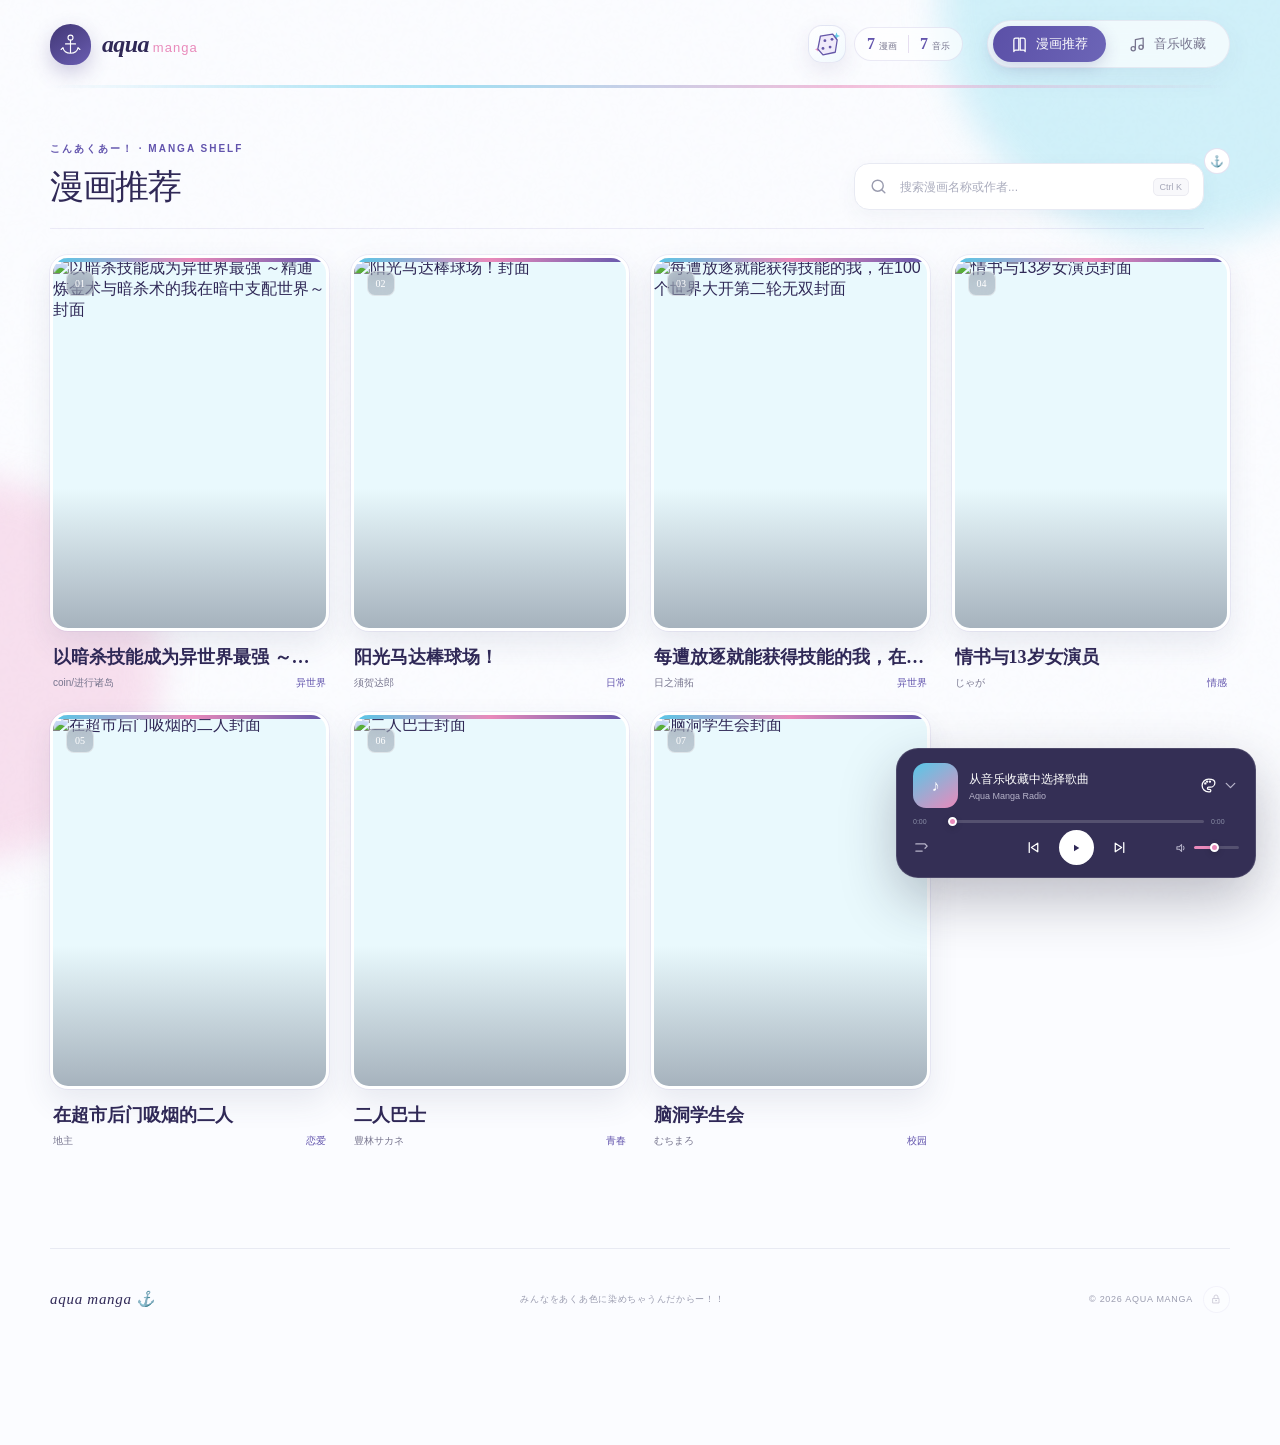
==== index.html @ 9d73ccaa "Add files via upload" ====
<!doctype html>
<html lang="zh-CN">
  <head>
    <meta charset="UTF-8" />
    <meta name="viewport" content="width=device-width, initial-scale=1.0" />
    <meta
      name="description"
      content="Aqua Manga - 一个分享漫画与音乐收藏的蓝粉色个人空间。"
    />
    <meta name="theme-color" content="#f7f9ff" />
    <title>Aqua Manga</title>
    <link rel="stylesheet" href="styles.css" />
  </head>
  <body>
    <div class="ambient ambient-one"></div>
    <div class="ambient ambient-two"></div>

    <header class="site-header">
      <a class="brand" href="#" aria-label="Aqua Manga 首页">
        <span class="brand-mark" aria-hidden="true">
          <svg viewBox="0 0 40 40">
            <circle cx="20" cy="9" r="4" />
            <path d="M20 13v20M12 19h16M8 25c1 6 5 9 12 9s11-3 12-9M8 25l-3 3M32 25l3 3" />
          </svg>
        </span>
        <span>
          <strong>aqua</strong>
          <small>manga</small>
        </span>
      </a>

      <div class="collection-tools">
        <button class="random-dice-button" id="randomMangaButton" type="button" aria-label="随机推荐一部漫画" title="随机推荐">
          <svg viewBox="0 0 48 48" aria-hidden="true">
            <path class="dice-spark dice-spark-one" d="m38 5 1.4 4.1L43.5 11l-4.1 1.5L38 17l-1.5-4.5L32.5 11l4-1.9L38 5Z" />
            <path class="dice-spark dice-spark-two" d="m8 29 .9 2.6 2.6.9-2.6.9L8 35l-.9-2.6-2.6-.9 2.6-.9L8 29Z" />
            <path class="dice-cube" d="m13 11 19-3 7 9-3 19-19 4-8-9 4-20Z" />
            <circle cx="20" cy="18" r="2.2" />
            <circle cx="31" cy="16" r="2.2" />
            <circle cx="17" cy="30" r="2.2" />
            <circle cx="28" cy="28" r="2.2" />
          </svg>
        </button>
        <div class="collection-counts" aria-label="收藏数量">
          <div><strong id="mangaCount">0</strong><span>漫画</span></div>
          <i></i>
          <div><strong id="musicCount">0</strong><span>音乐</span></div>
        </div>
      </div>

      <nav class="main-nav" aria-label="主要导航">
        <button class="nav-button active" data-view="manga" type="button">
          <svg viewBox="0 0 24 24" aria-hidden="true">
            <path d="M4 5.5A2.5 2.5 0 0 1 6.5 3H11v17H6.5A2.5 2.5 0 0 0 4 22V5.5Z" />
            <path d="M20 5.5A2.5 2.5 0 0 0 17.5 3H13v17h4.5A2.5 2.5 0 0 1 20 22V5.5Z" />
          </svg>
          漫画推荐
        </button>
        <button class="nav-button" data-view="music" type="button">
          <svg viewBox="0 0 24 24" aria-hidden="true">
            <path d="M9 18V5l11-2v13" />
            <circle cx="6" cy="18" r="3" />
            <circle cx="17" cy="16" r="3" />
          </svg>
          音乐收藏
        </button>
      </nav>

      <button class="manage-button" id="openManager" type="button" hidden>
        <svg viewBox="0 0 24 24" aria-hidden="true">
          <path d="M12 5v14M5 12h14" />
        </svg>
        添加收藏
      </button>
    </header>

    <main>
      <section class="content-shell" id="mangaView">
        <div class="section-heading">
          <div>
            <p class="section-kicker">こんあくあー！ · MANGA SHELF</p>
            <h2>漫画推荐</h2>
          </div>
          <label class="search-box">
            <svg viewBox="0 0 24 24" aria-hidden="true">
              <circle cx="11" cy="11" r="7" />
              <path d="m20 20-4-4" />
            </svg>
            <input id="mangaSearch" type="search" placeholder="搜索漫画名称或作者..." />
            <kbd>⌘ K</kbd>
          </label>
        </div>

        <div class="manga-grid" id="mangaGrid"></div>
        <div class="empty-state" id="mangaEmpty" hidden>
          <span>水</span>
          <h3>没有找到相关漫画</h3>
          <p>换个关键词试试，或添加一本新的收藏。</p>
        </div>
      </section>

      <section class="content-shell" id="musicView" hidden>
        <div class="section-heading">
          <div>
            <p class="section-kicker">AQUA COLOR · MUSIC ROOM</p>
            <h2>音乐收藏</h2>
          </div>
          <label class="search-box">
            <svg viewBox="0 0 24 24" aria-hidden="true">
              <circle cx="11" cy="11" r="7" />
              <path d="m20 20-4-4" />
            </svg>
            <input id="musicSearch" type="search" placeholder="搜索歌曲或音乐人..." />
          </label>
        </div>

        <div class="music-intro">
          <div class="vinyl">
            <div class="vinyl-ring"><span></span></div>
          </div>
          <div>
            <p>あくあ色の音楽時間</p>
            <h3>物語といっしょに、音楽を。</h3>
            <span>点击任意歌曲，在右下角播放器中开始播放。</span>
          </div>
          <button id="playAll" type="button">
            <svg viewBox="0 0 24 24"><path d="m9 7 8 5-8 5V7Z" /></svg>
            播放全部
          </button>
        </div>

        <div class="music-list-header" aria-hidden="true">
          <span>#</span><span>歌曲</span><span>专辑 / 备注</span><span>时长</span><span></span>
        </div>
        <div class="music-list" id="musicList"></div>
        <div class="empty-state" id="musicEmpty" hidden>
          <span>音</span>
          <h3>音乐架还是空的</h3>
          <p>打开“添加收藏”，上传你喜欢的音乐。</p>
        </div>
      </section>
    </main>

    <footer>
      <div class="footer-brand">aqua manga <span>⚓</span></div>
      <p>みんなをあくあ色に染めちゃうんだからー！！</p>
      <div class="footer-end">
        <span>© <span id="currentYear"></span> AQUA MANGA</span>
        <button class="secret-entry" id="openSecretGate" type="button" aria-label="隐藏入口" title="Secret">
          <svg viewBox="0 0 24 24"><path d="M8 11V8a4 4 0 0 1 8 0v3M6 11h12v9H6z" /><circle cx="12" cy="15" r="1" /></svg>
        </button>
      </div>
    </footer>

    <aside class="player" id="player" aria-label="音乐播放器">
      <div class="player-track">
        <div class="player-cover" id="playerCover"><span>♪</span></div>
        <div class="player-meta">
          <strong id="playerTitle">从音乐收藏中选择歌曲</strong>
          <span id="playerArtist">Aqua Manga Radio</span>
        </div>
        <div class="player-actions">
          <button class="icon-button" id="playerThemeToggle" type="button" title="播放器外观">
            <svg viewBox="0 0 24 24">
              <path d="M12 3a9 9 0 1 0 0 18h1.5a1.8 1.8 0 0 0 0-3.6H12a1.5 1.5 0 0 1 0-3h2.5A6.5 6.5 0 0 0 21 8c0-3-4-5-9-5Z" />
              <circle cx="7.5" cy="9" r=".8" /><circle cx="10" cy="6.5" r=".8" /><circle cx="14" cy="6.5" r=".8" />
            </svg>
          </button>
          <button class="icon-button close-player" id="minimizePlayer" type="button" title="收起播放器">
            <svg viewBox="0 0 24 24"><path d="m6 9 6 6 6-6" /></svg>
          </button>
        </div>
      </div>
      <div class="player-theme-menu" id="playerThemeMenu" hidden>
        <button data-player-theme="navy" type="button"><i class="theme-dot navy"></i>深海蓝</button>
        <button data-player-theme="aqua" type="button"><i class="theme-dot aqua"></i>阿库娅色</button>
        <button data-player-theme="pink" type="button"><i class="theme-dot pink"></i>粉紫渐变</button>
        <button data-player-theme="glass" type="button"><i class="theme-dot glass"></i>毛玻璃</button>
      </div>
      <div class="player-progress">
        <span id="currentTime">0:00</span>
        <input id="seekBar" type="range" min="0" max="100" value="0" aria-label="播放进度" />
        <span id="duration">0:00</span>
      </div>
      <div class="player-controls">
        <button class="icon-button" id="playMode" type="button" title="顺序播放">
          <svg class="mode-sequence" viewBox="0 0 24 24">
            <path d="M4 7h13l3 3-3 3M4 17h9" />
          </svg>
        </button>
        <div class="center-controls">
          <button class="icon-button" id="prevTrack" type="button" title="上一首">
            <svg viewBox="0 0 24 24"><path d="M6 5v14M18 6l-9 6 9 6V6Z" /></svg>
          </button>
          <button class="play-button" id="togglePlay" type="button" title="播放">
            <svg class="play-icon" viewBox="0 0 24 24"><path d="m9 7 8 5-8 5V7Z" /></svg>
            <svg class="pause-icon" viewBox="0 0 24 24"><path d="M9 7v10M15 7v10" /></svg>
          </button>
          <button class="icon-button" id="nextTrack" type="button" title="下一首">
            <svg viewBox="0 0 24 24"><path d="M18 5v14M6 6l9 6-9 6V6Z" /></svg>
          </button>
        </div>
        <label class="volume-control" title="音量">
          <svg viewBox="0 0 24 24"><path d="M5 10v4h4l4 4V6L9 10H5ZM16 9c1.5 1.5 1.5 4.5 0 6" /></svg>
          <input id="volumeBar" type="range" min="0" max="1" step="0.05" value="0.45" aria-label="音量" />
        </label>
      </div>
    </aside>

    <button class="player-bubble" id="restorePlayer" type="button" hidden aria-label="展开播放器">
      <span>♪</span>
    </button>

    <dialog class="detail-dialog" id="mangaDialog">
      <button class="dialog-close" data-close-dialog type="button" aria-label="关闭">
        <svg viewBox="0 0 24 24"><path d="m6 6 12 12M18 6 6 18" /></svg>
      </button>
      <div id="mangaDetail"></div>
    </dialog>

    <dialog class="edit-dialog" id="editMangaDialog">
      <div class="edit-dialog-header">
        <div>
          <p class="section-kicker">EDIT MANGA PROFILE</p>
          <h2>修改漫画资料</h2>
          <span>现有封面和截图会完整保留</span>
        </div>
        <button class="dialog-close" data-close-edit type="button" aria-label="关闭">
          <svg viewBox="0 0 24 24"><path d="m6 6 12 12M18 6 6 18" /></svg>
        </button>
      </div>
      <form class="edit-form" id="editMangaForm">
        <input name="id" type="hidden" />
        <div class="form-grid">
          <label>
            <span>漫画名称 *</span>
            <input name="title" required />
          </label>
          <label>
            <span>作者 *</span>
            <input name="author" required />
          </label>
          <label>
            <span>类型</span>
            <input name="genre" />
          </label>
          <label>
            <span>推荐语</span>
            <input name="quote" />
          </label>
          <label class="full-field">
            <span>作品简介 *</span>
            <textarea name="description" required rows="8"></textarea>
          </label>
        </div>
        <div class="edit-preserve-note">
          <svg viewBox="0 0 24 24"><path d="M12 3 4 7v5c0 5 3.4 8 8 9 4.6-1 8-4 8-9V7l-8-4Z" /><path d="m9 12 2 2 4-4" /></svg>
          本次只修改文字资料，不会重新上传或替换图片。
        </div>
        <button class="submit-button" type="submit">
          <span>保存修改</span>
          <svg viewBox="0 0 24 24"><path d="M5 12.5 9.5 17 19 7.5" /></svg>
        </button>
      </form>
    </dialog>

    <dialog class="secret-gate-dialog" id="secretGateDialog">
      <button class="dialog-close" data-close-secret-gate type="button" aria-label="关闭">
        <svg viewBox="0 0 24 24"><path d="m6 6 12 12M18 6 6 18" /></svg>
      </button>
      <form id="secretGateForm">
        <span class="secret-gate-mark">✦</span>
        <p class="section-kicker">SECRET CURRENT</p>
        <h2>潮汐之下</h2>
        <p>输入隐藏口令，前往另一侧的收藏室。</p>
        <label>
          <span>口令</span>
          <input name="password" type="password" autocomplete="off" required placeholder="••••" />
        </label>
        <p class="secret-gate-error" id="secretGateError" hidden>口令不正确</p>
        <button class="submit-button" type="submit">
          <span>进入隐藏页面</span>
          <svg viewBox="0 0 24 24"><path d="m9 18 6-6-6-6" /></svg>
        </button>
      </form>
    </dialog>

    <dialog class="manager-dialog" id="managerDialog">
      <div class="manager-header">
        <div>
          <p class="section-kicker">AQUA CREW STUDIO</p>
          <h2>添加新收藏</h2>
          <span>文件只保存在当前浏览器中</span>
        </div>
        <button class="dialog-close" data-close-manager type="button" aria-label="关闭">
          <svg viewBox="0 0 24 24"><path d="m6 6 12 12M18 6 6 18" /></svg>
        </button>
      </div>

      <div class="manager-tabs">
        <button class="active" data-form="manga" type="button">添加漫画</button>
        <button data-form="music" type="button">上传音乐</button>
        <button data-form="library" type="button">管理收藏</button>
        <button data-form="publish" type="button">生成发布包</button>
      </div>

      <form class="upload-form" id="mangaForm">
        <div class="form-grid">
          <label>
            <span>漫画名称 *</span>
            <input name="title" required placeholder="例如：蓝色时期" />
          </label>
          <label>
            <span>作者 *</span>
            <input name="author" required placeholder="作者名称" />
          </label>
          <label>
            <span>类型</span>
            <input name="genre" placeholder="例如：青春 / 治愈" />
          </label>
          <label>
            <span>推荐语</span>
            <input name="quote" placeholder="一句话写下推荐理由" />
          </label>
          <label class="full-field">
            <span>作品简介 *</span>
            <textarea name="description" required rows="5" placeholder="介绍一下这部漫画打动你的地方..."></textarea>
          </label>
          <label class="full-field">
            <span>腾讯云 COS 图片网址（推荐用于长期发布）</span>
            <textarea
              name="imageUrls"
              rows="4"
              placeholder="每行一个公开网址，第一行作为封面&#10;https://存储桶域名.cos.ap-hongkong.myqcloud.com/manga/example-cover.webp"
            ></textarea>
            <small>已经上传到腾讯云 COS 时填写；可与下方本地图片二选一。</small>
          </label>
        </div>
        <label class="drop-zone" id="mangaDropZone">
          <input name="images" type="file" accept="image/*" multiple />
          <svg viewBox="0 0 24 24">
            <path d="M12 16V4m0 0L7 9m5-5 5 5M5 14v5h14v-5" />
          </svg>
          <strong>上传封面与漫画截图</strong>
          <span>可多选，第一张图片将作为封面</span>
          <small id="mangaFileStatus">支持 JPG、PNG、WEBP</small>
        </label>
        <button class="submit-button" type="submit">
          <span>保存漫画收藏</span>
          <svg viewBox="0 0 24 24"><path d="m9 18 6-6-6-6" /></svg>
        </button>
      </form>

      <form class="upload-form" id="musicForm" hidden>
        <div class="form-grid">
          <label>
            <span>歌曲名称 *</span>
            <input name="title" required placeholder="歌曲名称" />
          </label>
          <label>
            <span>音乐人 *</span>
            <input name="artist" required placeholder="歌手 / 作曲家" />
          </label>
          <label>
            <span>专辑或备注</span>
            <input name="album" placeholder="适合雨天阅读" />
          </label>
          <label>
            <span>封面图片</span>
            <input name="cover" type="file" accept="image/*" />
          </label>
          <label>
            <span>腾讯云 COS 音乐公开网址</span>
            <input name="audioUrl" type="url" placeholder="https://存储桶域名.cos.ap-hongkong.myqcloud.com/music/example.mp3" />
          </label>
          <label>
            <span>腾讯云 COS 封面公开网址</span>
            <input name="coverUrl" type="url" placeholder="https://存储桶域名.cos.ap-hongkong.myqcloud.com/music/example.webp" />
          </label>
        </div>
        <label class="drop-zone">
          <input name="audio" type="file" accept="audio/*" />
          <svg viewBox="0 0 24 24">
            <path d="M9 18V5l11-2v13M9 9l11-2" />
            <circle cx="6" cy="18" r="3" />
            <circle cx="17" cy="16" r="3" />
          </svg>
          <strong>选择音乐文件</strong>
          <span>本地文件与上方腾讯云 COS 音乐网址二选一</span>
          <small id="musicFileStatus">支持 MP3、WAV、OGG、M4A</small>
        </label>
        <button class="submit-button" type="submit">
          <span>保存音乐收藏</span>
          <svg viewBox="0 0 24 24"><path d="m9 18 6-6-6-6" /></svg>
        </button>
      </form>

      <div class="library-manager" id="libraryManager" hidden>
        <p>你可以在这里移除漫画和音乐；示例收藏删除后也会保持隐藏。</p>
        <div id="managerItems"></div>
      </div>

      <div class="publish-panel" id="publishPanel" hidden>
        <div class="publish-icon" aria-hidden="true">
          <svg viewBox="0 0 24 24">
            <path d="M12 16V4m0 0L7 9m5-5 5 5M5 14v5h14v-5" />
          </svg>
        </div>
        <p class="section-kicker">STATIC RELEASE</p>
        <h3>生成 GitHub 发布包</h3>
        <p>
          发布包包含公开数据和本次新增的图片、音乐。下载后解压到网站仓库，
          覆盖同名文件并提交到 GitHub。
        </p>
        <div class="publish-summary">
          <div><strong id="publishMangaCount">0</strong><span>部漫画</span></div>
          <div><strong id="publishMusicCount">0</strong><span>首音乐</span></div>
          <div><strong id="publishFileSize">0 MB</strong><span>新增文件</span></div>
        </div>
        <button class="submit-button" id="exportPackage" type="button">
          <span>下载 aqua-manga-publish.zip</span>
          <svg viewBox="0 0 24 24"><path d="M12 4v12m0 0 5-5m-5 5-5-5M5 20h14" /></svg>
        </button>
        <p class="publish-error" id="publishError" hidden></p>
        <small class="publish-note">
          GitHub 单个文件限制为 100 MB。较大的音乐请先压缩，或以后改用对象存储。
        </small>
      </div>
    </dialog>

    <div class="random-roll-overlay" id="randomRollOverlay" hidden aria-hidden="true">
      <div class="random-roll-aura"></div>
      <div class="random-roll-die">
        <span></span><span></span><span></span><span></span><span></span>
      </div>
      <p>運命の一冊を選んでいます</p>
      <small>RANDOM AQUA PICK</small>
    </div>

    <div class="toast" id="toast" role="status" aria-live="polite"></div>
    <audio id="audioElement"></audio>

    <script src="app.js"></script>
  </body>
</html>
---- styles.css ----
:root {
  --ink: #302957;
  --muted: #77758e;
  --blue: #56c8e8;
  --blue-deep: #6254ad;
  --blue-soft: #e9f9fd;
  --pink: #e98abb;
  --pink-soft: #fdeaf4;
  --cream: #fffdfb;
  --white: #ffffff;
  --line: #e8eaf3;
  --shadow: 0 22px 60px rgba(63, 75, 122, 0.12);
  --radius-lg: 28px;
  --radius-md: 18px;
}

* {
  box-sizing: border-box;
}

html {
  scroll-behavior: smooth;
}

body {
  margin: 0;
  color: var(--ink);
  background: #fbfcff;
  font-family:
    "Avenir Next", "PingFang SC", "Microsoft YaHei", "Noto Sans CJK SC",
    sans-serif;
  min-height: 100vh;
  overflow-x: hidden;
}

body::before {
  content: "";
  position: fixed;
  inset: 0;
  pointer-events: none;
  opacity: 0.38;
  z-index: -1;
  background-image: url("data:image/svg+xml,%3Csvg viewBox='0 0 140 140' xmlns='http://www.w3.org/2000/svg'%3E%3Cfilter id='n'%3E%3CfeTurbulence type='fractalNoise' baseFrequency='.7' numOctaves='2' stitchTiles='stitch'/%3E%3C/filter%3E%3Crect width='100%25' height='100%25' filter='url(%23n)' opacity='.035'/%3E%3C/svg%3E");
}

button,
input,
textarea {
  font: inherit;
}

button {
  color: inherit;
}

button,
a,
input[type="range"] {
  -webkit-tap-highlight-color: transparent;
}

[hidden] {
  display: none !important;
}

svg {
  display: block;
  fill: none;
  stroke: currentColor;
  stroke-width: 1.8;
  stroke-linecap: round;
  stroke-linejoin: round;
}

.ambient {
  position: fixed;
  border-radius: 999px;
  filter: blur(18px);
  pointer-events: none;
  z-index: -2;
}

.ambient-one {
  width: 480px;
  height: 480px;
  top: -240px;
  right: -140px;
  background: rgba(111, 211, 235, 0.3);
}

.ambient-two {
  width: 380px;
  height: 380px;
  left: -220px;
  top: 480px;
  background: rgba(241, 166, 204, 0.34);
}

.site-header {
  width: min(1180px, calc(100% - 48px));
  min-height: 88px;
  margin: 0 auto;
  display: grid;
  grid-template-columns: 1fr auto auto auto;
  align-items: center;
  gap: 24px;
  position: relative;
  z-index: 20;
}

.site-header::after {
  content: "";
  position: absolute;
  left: 0;
  right: 0;
  bottom: 0;
  height: 3px;
  opacity: 0.55;
  background: linear-gradient(90deg, transparent, var(--blue), var(--pink), transparent);
}

body:not(.manage-mode) .site-header {
  grid-template-columns: 1fr auto auto;
}

.brand {
  display: inline-flex;
  align-items: center;
  gap: 11px;
  width: max-content;
  color: var(--ink);
  text-decoration: none;
}

.brand-mark {
  width: 41px;
  height: 41px;
  border-radius: 50% 50% 18px 18px;
  display: grid;
  place-items: center;
  color: white;
  background: linear-gradient(145deg, #413775, #6a5db2);
  box-shadow: 0 8px 20px rgba(75, 61, 135, 0.25);
}

.brand-mark svg {
  width: 25px;
}

.brand > span:last-child {
  display: flex;
  align-items: baseline;
  gap: 4px;
  letter-spacing: -0.04em;
}

.brand strong {
  font-family: Georgia, "Times New Roman", serif;
  font-size: 24px;
  font-style: italic;
  font-weight: 700;
}

.brand small {
  color: var(--pink);
  font-size: 13px;
  letter-spacing: 0.08em;
}

.collection-counts {
  display: flex;
  align-items: center;
  gap: 11px;
  padding: 7px 12px;
  color: var(--muted);
  border: 1px solid rgba(98, 84, 173, 0.12);
  border-radius: 999px;
  background: rgba(255, 255, 255, 0.62);
  font-size: 9px;
  backdrop-filter: blur(12px);
}

.collection-tools {
  display: flex;
  align-items: center;
  gap: 8px;
}

.random-dice-button {
  width: 38px;
  height: 38px;
  flex: 0 0 auto;
  display: grid;
  place-items: center;
  padding: 0;
  color: #6557a8;
  border: 1px solid rgba(98, 84, 173, 0.13);
  border-radius: 14px;
  background:
    linear-gradient(145deg, rgba(255, 255, 255, 0.92), rgba(239, 248, 253, 0.84));
  box-shadow: 0 8px 22px rgba(74, 62, 128, 0.1);
  cursor: pointer;
  backdrop-filter: blur(12px);
  transition: transform 180ms ease, box-shadow 180ms ease, color 180ms ease;
}

.random-dice-button:hover {
  color: #d56eaa;
  transform: translateY(-2px) rotate(-3deg);
  box-shadow: 0 11px 25px rgba(95, 76, 157, 0.17);
}

.random-dice-button:active {
  transform: translateY(0) scale(0.94);
}

.random-dice-button:disabled {
  cursor: wait;
}

.random-dice-button svg {
  width: 31px;
  height: 31px;
  overflow: visible;
}

.random-dice-button .dice-cube {
  fill: rgba(238, 232, 250, 0.9);
  stroke: currentColor;
  stroke-width: 2;
  stroke-linejoin: round;
}

.random-dice-button circle {
  fill: currentColor;
  stroke: none;
}

.random-dice-button .dice-spark {
  fill: #69cce6;
  stroke: none;
}

.random-dice-button .dice-spark-two {
  fill: #ec91c1;
}

.random-roll-overlay[hidden] {
  display: none;
}

.random-roll-overlay {
  position: fixed;
  inset: 0;
  z-index: 9999;
  display: grid;
  place-content: center;
  justify-items: center;
  color: #4a407f;
  background: rgba(244, 247, 255, 0.7);
  backdrop-filter: blur(13px) saturate(1.08);
  opacity: 0;
  pointer-events: all;
}

.random-roll-overlay.is-rolling {
  animation: random-overlay-in 260ms ease forwards;
}

.random-roll-overlay.is-revealing {
  animation: random-overlay-out 340ms ease forwards;
}

.random-roll-aura {
  width: 150px;
  height: 150px;
  position: absolute;
  top: 50%;
  left: 50%;
  border-radius: 50%;
  background:
    radial-gradient(circle, rgba(255, 255, 255, 0.95) 0 18%, rgba(105, 204, 230, 0.42) 38%, rgba(236, 145, 193, 0.25) 58%, transparent 72%);
  transform: translate(-50%, -58%);
  animation: random-aura 900ms ease-in-out infinite alternate;
}

.random-roll-die {
  width: 68px;
  height: 68px;
  position: relative;
  display: grid;
  grid-template-columns: repeat(3, 1fr);
  grid-template-rows: repeat(3, 1fr);
  place-items: center;
  padding: 12px;
  border: 2px solid rgba(98, 84, 173, 0.32);
  border-radius: 21px;
  background: linear-gradient(145deg, #fff, #e9f8fc 48%, #f8e6f1);
  box-shadow:
    0 18px 42px rgba(64, 51, 118, 0.22),
    inset 0 0 0 4px rgba(255, 255, 255, 0.6);
  animation: random-die-roll 720ms cubic-bezier(.3, .8, .3, 1) infinite;
}

.random-roll-die::before,
.random-roll-die::after {
  content: "✦";
  position: absolute;
  color: #6bcde6;
  font-size: 17px;
  animation: random-spark 650ms ease-in-out infinite alternate;
}

.random-roll-die::before {
  top: -25px;
  right: -23px;
}

.random-roll-die::after {
  bottom: -22px;
  left: -25px;
  color: #e783b9;
  animation-delay: -320ms;
}

.random-roll-die span {
  width: 8px;
  height: 8px;
  border-radius: 50%;
  background: linear-gradient(145deg, #60539f, #d675aa);
  box-shadow: 0 2px 5px rgba(65, 52, 119, 0.2);
}

.random-roll-die span:nth-child(1) { grid-area: 1 / 1; }
.random-roll-die span:nth-child(2) { grid-area: 1 / 3; }
.random-roll-die span:nth-child(3) { grid-area: 2 / 2; }
.random-roll-die span:nth-child(4) { grid-area: 3 / 1; }
.random-roll-die span:nth-child(5) { grid-area: 3 / 3; }

.random-roll-overlay p {
  position: relative;
  margin: 30px 0 5px;
  font-family: Georgia, "STSong", "Songti SC", serif;
  font-size: 15px;
  letter-spacing: 0.08em;
}

.random-roll-overlay small {
  position: relative;
  color: #b36f9b;
  font-size: 8px;
  font-weight: 800;
  letter-spacing: 0.22em;
}

@keyframes random-overlay-in {
  from { opacity: 0; }
  to { opacity: 1; }
}

@keyframes random-overlay-out {
  from { opacity: 1; transform: scale(1); }
  to { opacity: 0; transform: scale(1.035); }
}

@keyframes random-die-roll {
  0% { transform: translateY(8px) rotate(-14deg) scale(0.9); }
  45% { transform: translateY(-11px) rotate(165deg) scale(1.05); }
  100% { transform: translateY(8px) rotate(346deg) scale(0.9); }
}

@keyframes random-aura {
  from { opacity: 0.72; transform: translate(-50%, -58%) scale(0.9); }
  to { opacity: 1; transform: translate(-50%, -58%) scale(1.16); }
}

@keyframes random-spark {
  from { opacity: 0.35; transform: scale(0.7) rotate(0); }
  to { opacity: 1; transform: scale(1.15) rotate(25deg); }
}

.collection-counts div {
  display: flex;
  align-items: baseline;
  gap: 4px;
}

.collection-counts strong {
  color: var(--blue-deep);
  font-family: Georgia, serif;
  font-size: 16px;
}

.collection-counts i {
  width: 1px;
  height: 18px;
  background: #e6def0;
}

.main-nav {
  display: flex;
  gap: 5px;
  padding: 5px;
  border: 1px solid rgba(226, 229, 240, 0.85);
  border-radius: 999px;
  background: rgba(255, 255, 255, 0.68);
  backdrop-filter: blur(18px);
  box-shadow: 0 8px 30px rgba(64, 72, 112, 0.06);
}

.nav-button,
.manage-button {
  border: 0;
  cursor: pointer;
  transition: 180ms ease;
}

.nav-button {
  display: flex;
  align-items: center;
  gap: 8px;
  padding: 9px 18px;
  color: var(--muted);
  background: transparent;
  border-radius: 999px;
  font-size: 13px;
}

.nav-button svg {
  width: 17px;
}

.nav-button.active {
  color: white;
  background: var(--white);
  background: linear-gradient(110deg, #5b50a7, #6c65b7);
  box-shadow: 0 5px 16px rgba(73, 60, 135, 0.2);
}

.manage-button {
  justify-self: end;
  display: flex;
  align-items: center;
  gap: 7px;
  padding: 11px 17px;
  color: white;
  background: linear-gradient(110deg, #e787b8, #dd77aa);
  border-radius: 13px;
  font-size: 13px;
  box-shadow: 0 9px 24px rgba(211, 102, 159, 0.22);
}

.manage-button:hover {
  transform: translateY(-2px);
  box-shadow: 0 12px 28px rgba(34, 36, 58, 0.24);
}

.manage-button svg {
  width: 16px;
}

main {
  width: min(1180px, calc(100% - 48px));
  margin: 0 auto;
}

.hero {
  min-height: 500px;
  display: grid;
  grid-template-columns: 1.04fr 0.96fr;
  align-items: center;
  padding: 42px 48px 55px;
  position: relative;
  overflow: hidden;
  border: 1px solid rgba(230, 232, 242, 0.9);
  border-radius: 34px;
  background:
    linear-gradient(110deg, rgba(255, 255, 255, 0.88), rgba(248, 251, 255, 0.82)),
    radial-gradient(circle at 70% 30%, #e5efff, transparent 42%);
  box-shadow: 0 24px 70px rgba(60, 73, 118, 0.09);
}

.hero::after {
  content: "";
  position: absolute;
  width: 320px;
  height: 320px;
  right: 8%;
  top: 15%;
  border-radius: 50%;
  background: radial-gradient(circle, rgba(255, 223, 237, 0.7), transparent 68%);
}

.hero-copy {
  position: relative;
  z-index: 2;
}

.eyebrow,
.section-kicker {
  margin: 0;
  color: var(--blue-deep);
  font-size: 10px;
  font-weight: 800;
  letter-spacing: 0.2em;
}

.eyebrow {
  display: flex;
  align-items: center;
  gap: 9px;
}

.eyebrow span {
  width: 27px;
  height: 1px;
  background: var(--blue);
}

.hero h1 {
  margin: 25px 0 20px;
  font-family: Georgia, "STSong", "Songti SC", serif;
  font-size: clamp(42px, 5vw, 66px);
  line-height: 1.25;
  letter-spacing: -0.06em;
  font-weight: 500;
}

.hero h1 em {
  color: var(--blue-deep);
  font-style: normal;
  position: relative;
}

.hero h1 em::after {
  content: "";
  position: absolute;
  left: 0;
  right: 0;
  bottom: 1px;
  height: 9px;
  border-radius: 50%;
  background: var(--pink-soft);
  z-index: -1;
  transform: rotate(-1deg);
}

.hero-description {
  width: min(450px, 100%);
  margin: 0;
  color: var(--muted);
  font-size: 14px;
  line-height: 2;
}

.hero-stats {
  display: flex;
  align-items: center;
  gap: 24px;
  margin-top: 34px;
}

.hero-stats div {
  display: flex;
  align-items: baseline;
  gap: 6px;
}

.hero-stats strong {
  font-family: Georgia, serif;
  font-size: 30px;
  color: var(--ink);
}

.hero-stats span {
  color: var(--muted);
  font-size: 12px;
}

.hero-stats i {
  width: 1px;
  height: 26px;
  background: var(--line);
}

.hero-art {
  min-height: 390px;
  position: relative;
  z-index: 2;
}

.book-card {
  position: absolute;
  border-radius: 8px 18px 18px 8px;
  box-shadow: 0 26px 48px rgba(63, 79, 130, 0.2);
}

.book-card::before {
  content: "";
  position: absolute;
  width: 8px;
  top: 0;
  bottom: 0;
  left: 14px;
  border-left: 1px solid rgba(255, 255, 255, 0.48);
  border-right: 1px solid rgba(44, 65, 116, 0.08);
}

.book-front {
  width: 230px;
  height: 320px;
  left: 28%;
  top: 30px;
  z-index: 3;
  color: white;
  background:
    linear-gradient(rgba(101, 149, 232, 0.2), rgba(101, 149, 232, 0.15)),
    repeating-linear-gradient(30deg, transparent 0 20px, rgba(255, 255, 255, 0.04) 21px 22px),
    #75a4ed;
  transform: rotate(7deg);
}

.book-front svg {
  width: 125px;
  position: absolute;
  left: 55px;
  top: 105px;
  opacity: 0.82;
}

.book-front svg path:first-child {
  fill: rgba(255, 255, 255, 0.16);
}

.book-label {
  position: absolute;
  left: 32px;
  top: 30px;
  font-family: Georgia, serif;
  font-size: 14px;
  font-weight: 700;
  letter-spacing: 0.18em;
  line-height: 1.4;
}

.book-front small {
  position: absolute;
  right: 25px;
  bottom: 24px;
  font-size: 8px;
  letter-spacing: 0.18em;
}

.book-back {
  width: 210px;
  height: 288px;
  left: 15%;
  top: 72px;
  color: #cb7f9d;
  background: #f9cfdf;
  transform: rotate(-10deg);
}

.book-back > span {
  position: absolute;
  left: 34px;
  top: 28px;
  font-family: Georgia, serif;
  font-size: 26px;
}

.book-lines {
  position: absolute;
  left: 35px;
  right: 24px;
  bottom: 30px;
  height: 65px;
  border-top: 1px solid rgba(164, 87, 118, 0.22);
  border-bottom: 1px solid rgba(164, 87, 118, 0.22);
}

.book-lines::after {
  content: "";
  display: block;
  height: 1px;
  margin-top: 31px;
  background: rgba(164, 87, 118, 0.22);
}

.art-orbit {
  position: absolute;
  border: 1px solid rgba(105, 152, 236, 0.18);
  border-radius: 50%;
}

.orbit-one {
  width: 380px;
  height: 220px;
  left: 5%;
  top: 95px;
  transform: rotate(-18deg);
}

.orbit-two {
  width: 320px;
  height: 170px;
  left: 18%;
  top: 112px;
  transform: rotate(32deg);
}

.spark,
.music-note {
  position: absolute;
  z-index: 5;
}

.spark-one {
  right: 13%;
  top: 55px;
  color: var(--pink);
  font-size: 27px;
}

.spark-two {
  left: 9%;
  bottom: 36px;
  color: var(--blue);
  font-size: 20px;
}

.music-note {
  right: 4%;
  bottom: 65px;
  color: var(--blue-deep);
  font-family: Georgia, serif;
  font-size: 34px;
  transform: rotate(12deg);
}

.content-shell {
  padding: 54px 0 100px;
}

.content-shell::before {
  content: "⚓";
  width: 24px;
  height: 24px;
  display: grid;
  place-items: center;
  float: right;
  margin-top: 6px;
  color: var(--blue-deep);
  border: 1px solid rgba(98, 84, 173, 0.17);
  border-radius: 50%;
  background: white;
  font-size: 11px;
}

.section-heading {
  display: flex;
  align-items: end;
  justify-content: space-between;
  gap: 24px;
  margin-bottom: 26px;
  padding-bottom: 18px;
  border-bottom: 1px solid rgba(98, 84, 173, 0.1);
}

.section-heading h2 {
  margin: 8px 0 0;
  font-family: Georgia, "STSong", "Songti SC", serif;
  font-size: 34px;
  font-weight: 500;
  letter-spacing: -0.04em;
}

.search-box {
  width: min(350px, 100%);
  height: 47px;
  display: flex;
  align-items: center;
  gap: 10px;
  padding: 0 14px;
  color: #9a9caf;
  border: 1px solid var(--line);
  border-radius: 15px;
  background: var(--white);
  box-shadow: 0 7px 22px rgba(68, 76, 112, 0.05);
  transition: 180ms ease;
}

.search-box:focus-within {
  border-color: rgba(105, 152, 236, 0.65);
  box-shadow: 0 0 0 4px rgba(105, 152, 236, 0.1);
}

.search-box svg {
  width: 19px;
  flex: none;
}

.search-box input {
  min-width: 0;
  flex: 1;
  border: 0;
  outline: 0;
  color: var(--ink);
  background: transparent;
  font-size: 12px;
}

.search-box input::placeholder {
  color: #aaacbd;
}

.search-box kbd {
  padding: 3px 6px;
  color: #a5a7b8;
  border: 1px solid #ececf2;
  border-radius: 5px;
  background: #f8f8fb;
  font-family: inherit;
  font-size: 9px;
}

.filter-row {
  display: flex;
  gap: 8px;
  margin-bottom: 24px;
  overflow-x: auto;
  scrollbar-width: none;
}

.filter-row::-webkit-scrollbar {
  display: none;
}

.filter-chip {
  padding: 7px 14px;
  border: 1px solid var(--line);
  border-radius: 999px;
  color: var(--muted);
  background: white;
  cursor: pointer;
  font-size: 11px;
  white-space: nowrap;
  transition: 160ms ease;
}

.filter-chip:hover,
.filter-chip.active {
  color: var(--blue-deep);
  border-color: #cbdcfa;
  background: var(--blue-soft);
}

.manga-grid {
  display: grid;
  grid-template-columns: repeat(4, 1fr);
  gap: 22px;
}

.manga-card {
  min-width: 0;
  position: relative;
  padding: 0;
  text-align: left;
  border: 0;
  background: transparent;
  cursor: pointer;
  animation: cardIn 420ms both;
}

.manga-cover {
  aspect-ratio: 0.74;
  position: relative;
  overflow: hidden;
  border-radius: var(--radius-md);
  border: 3px solid white;
  outline: 1px solid rgba(98, 84, 173, 0.08);
  background: var(--blue-soft);
  box-shadow: 0 13px 30px rgba(56, 68, 110, 0.1);
  transition: transform 220ms ease, box-shadow 220ms ease;
}

.manga-cover::before {
  content: "";
  position: absolute;
  inset: 0 0 auto;
  z-index: 2;
  height: 4px;
  background: linear-gradient(90deg, var(--blue), var(--pink), #6659ad);
}

.manga-card:hover .manga-cover {
  transform: translateY(-6px);
  box-shadow: 0 20px 38px rgba(56, 68, 110, 0.17);
}

.manga-cover img {
  width: 100%;
  height: 100%;
  display: block;
  object-fit: cover;
  transition: transform 500ms ease;
}

.manga-card:hover img {
  transform: scale(1.035);
}

.manga-cover::after {
  content: "";
  position: absolute;
  inset: auto 0 0;
  height: 38%;
  background: linear-gradient(transparent, rgba(24, 29, 54, 0.32));
  pointer-events: none;
}

.manga-open {
  width: 100%;
  display: block;
  padding: 0;
  text-align: left;
  color: inherit;
  border: 0;
  background: transparent;
  cursor: pointer;
}

.card-delete {
  position: absolute;
  right: 13px;
  top: 13px;
  z-index: 4;
  width: 30px;
  height: 30px;
  display: none;
  place-items: center;
  padding: 0;
  color: #c86496;
  border: 1px solid rgba(255, 255, 255, 0.7);
  border-radius: 50%;
  background: rgba(255, 255, 255, 0.9);
  box-shadow: 0 5px 14px rgba(57, 45, 92, 0.13);
  cursor: pointer;
  opacity: 0;
  transform: translateY(-3px);
  transition: 160ms ease;
}

.card-delete svg {
  width: 14px;
}

body.manage-mode .card-delete {
  display: grid;
}

body.manage-mode .manga-card:hover .card-delete,
body.manage-mode .card-delete:focus-visible {
  opacity: 1;
  transform: translateY(0);
}

.manga-index {
  position: absolute;
  left: 13px;
  top: 13px;
  z-index: 2;
  display: grid;
  place-items: center;
  min-width: 28px;
  height: 25px;
  padding: 0 7px;
  color: white;
  border: 1px solid rgba(255, 255, 255, 0.5);
  border-radius: 8px;
  background: rgba(33, 38, 67, 0.22);
  backdrop-filter: blur(8px);
  font-family: Georgia, serif;
  font-size: 10px;
}

.manga-info {
  padding: 14px 3px 0;
}

.manga-info h3 {
  margin: 0 0 7px;
  overflow: hidden;
  text-overflow: ellipsis;
  white-space: nowrap;
  font-family: Georgia, "STSong", "Songti SC", serif;
  font-size: 18px;
  font-weight: 600;
}

.manga-info p {
  display: flex;
  justify-content: space-between;
  gap: 8px;
  margin: 0;
  color: var(--muted);
  font-size: 10px;
}

.manga-info p span:last-child {
  color: var(--blue-deep);
}

.placeholder-cover {
  width: 100%;
  height: 100%;
  position: relative;
  display: flex;
  flex-direction: column;
  justify-content: space-between;
  padding: 30px 24px 27px;
  color: white;
  overflow: hidden;
}

.placeholder-cover::before,
.placeholder-cover::after {
  content: "";
  position: absolute;
  border: 1px solid rgba(255, 255, 255, 0.25);
  border-radius: 50%;
}

.placeholder-cover::before {
  width: 210px;
  height: 210px;
  right: -70px;
  top: 30%;
}

.placeholder-cover::after {
  width: 130px;
  height: 130px;
  right: -30px;
  top: 41%;
}

.placeholder-cover strong {
  font-family: Georgia, "STSong", "Songti SC", serif;
  font-size: 25px;
  font-weight: 500;
  line-height: 1.4;
  writing-mode: vertical-rl;
  letter-spacing: 0.12em;
}

.placeholder-cover small {
  font-size: 9px;
  letter-spacing: 0.18em;
}

.cover-blue {
  background: linear-gradient(145deg, #4f83d7, #9fc6f3);
}

.cover-pink {
  background: linear-gradient(145deg, #d987a8, #f6bed1);
}

.cover-night {
  background: linear-gradient(145deg, #242b4d, #596c9c);
}

.cover-mint {
  background: linear-gradient(145deg, #67a9ac, #b7ded4);
}

.music-intro {
  min-height: 150px;
  display: grid;
  grid-template-columns: auto 1fr auto;
  align-items: center;
  gap: 26px;
  margin: 12px 0 30px;
  padding: 24px 34px;
  overflow: hidden;
  border: 1px solid #e7eaf4;
  border-radius: 24px;
  background:
    radial-gradient(circle at 90% 20%, rgba(235, 139, 186, 0.38), transparent 24%),
    linear-gradient(110deg, #eefbfe, #f9f4ff 58%, #fff8fb);
}

.vinyl {
  width: 102px;
  height: 102px;
  display: grid;
  place-items: center;
  border-radius: 50%;
  background:
    repeating-radial-gradient(circle, #292c44 0 3px, #363950 4px 5px);
  box-shadow: 0 13px 28px rgba(38, 41, 65, 0.2);
}

.vinyl-ring {
  width: 41px;
  height: 41px;
  display: grid;
  place-items: center;
  border-radius: 50%;
  background: var(--pink);
}

.vinyl-ring span {
  width: 9px;
  height: 9px;
  border-radius: 50%;
  background: white;
}

.music-intro p {
  margin: 0 0 8px;
  color: var(--pink);
  font-size: 9px;
  font-weight: 800;
  letter-spacing: 0.18em;
}

.music-intro h3 {
  margin: 0 0 7px;
  font-family: Georgia, "STSong", "Songti SC", serif;
  font-size: 24px;
  font-weight: 500;
}

.music-intro > div:nth-child(2) > span {
  color: var(--muted);
  font-size: 11px;
}

.music-intro button {
  display: flex;
  align-items: center;
  gap: 8px;
  padding: 11px 18px;
  color: white;
  border: 0;
  border-radius: 999px;
  background: var(--blue-deep);
  cursor: pointer;
  box-shadow: 0 10px 24px rgba(73, 118, 207, 0.23);
}

.music-intro button svg {
  width: 17px;
}

.music-intro button svg path,
.play-button .play-icon path {
  fill: currentColor;
  stroke: none;
}

.music-list-header,
.music-row {
  display: grid;
  grid-template-columns: 36px minmax(230px, 1.4fr) minmax(160px, 1fr) 70px 40px;
  align-items: center;
  gap: 12px;
}

.music-list-header {
  padding: 0 18px 10px;
  color: #a2a5b5;
  border-bottom: 1px solid var(--line);
  font-size: 9px;
  letter-spacing: 0.08em;
}

.music-row {
  width: 100%;
  padding: 12px 18px;
  border-bottom: 1px solid #f0f1f6;
  text-align: left;
  background: transparent;
  transition: 160ms ease;
}

.music-row:hover,
.music-row.playing {
  border-color: transparent;
  border-radius: 14px;
  background: white;
  box-shadow: 0 8px 24px rgba(61, 70, 108, 0.07);
}

.music-row-main {
  display: contents;
  color: inherit;
  border: 0;
  text-align: left;
  background: transparent;
  cursor: pointer;
}

.track-number {
  color: #a4a7b8;
  font-family: Georgia, serif;
  font-size: 11px;
}

.music-row.playing .track-number {
  color: var(--blue-deep);
}

.track-main {
  min-width: 0;
  display: flex;
  align-items: center;
  gap: 12px;
}

.track-cover {
  width: 42px;
  height: 42px;
  flex: none;
  display: grid;
  place-items: center;
  overflow: hidden;
  border-radius: 11px;
  color: white;
  background: linear-gradient(140deg, var(--blue), var(--pink));
}

.track-cover img {
  width: 100%;
  height: 100%;
  object-fit: cover;
}

.track-cover span {
  font-family: Georgia, serif;
}

.track-copy {
  min-width: 0;
}

.track-copy strong,
.track-copy span {
  display: block;
  overflow: hidden;
  text-overflow: ellipsis;
  white-space: nowrap;
}

.track-copy strong {
  margin-bottom: 4px;
  font-family: Georgia, "STSong", "Songti SC", serif;
  font-size: 14px;
  font-weight: 600;
}

.track-copy span,
.track-album,
.track-duration {
  color: var(--muted);
  font-size: 10px;
}

.row-play {
  width: 28px;
  height: 28px;
  display: grid;
  place-items: center;
  color: var(--blue-deep);
  border: 1px solid #dce7fa;
  border-radius: 50%;
}

.track-delete {
  width: 28px;
  height: 28px;
  display: none;
  place-items: center;
  padding: 0;
  color: #bd6994;
  border: 0;
  border-radius: 9px;
  background: transparent;
  cursor: pointer;
  opacity: 0.45;
  transition: 160ms ease;
}

body.manage-mode .track-delete {
  display: grid;
}

.track-delete:hover {
  opacity: 1;
  background: var(--pink-soft);
}

.track-delete svg {
  width: 14px;
}

.row-play svg {
  width: 13px;
}

.row-play path {
  fill: currentColor;
  stroke: none;
}

.empty-state {
  padding: 80px 20px;
  text-align: center;
  color: var(--muted);
}

.empty-state > span {
  width: 58px;
  height: 58px;
  display: grid;
  place-items: center;
  margin: 0 auto 16px;
  color: var(--blue-deep);
  border-radius: 20px;
  background: var(--blue-soft);
  font-family: Georgia, serif;
  font-size: 20px;
}

.empty-state h3 {
  margin: 0 0 8px;
  color: var(--ink);
  font-family: Georgia, "STSong", "Songti SC", serif;
  font-weight: 500;
}

.empty-state p {
  margin: 0;
  font-size: 12px;
}

footer {
  width: min(1180px, calc(100% - 48px));
  margin: 0 auto;
  padding: 35px 0 130px;
  display: flex;
  align-items: center;
  justify-content: space-between;
  color: #9a9caf;
  border-top: 1px solid var(--line);
  font-size: 9px;
  letter-spacing: 0.08em;
}

.footer-end {
  display: flex;
  align-items: center;
  gap: 10px;
}

.secret-entry {
  width: 27px;
  height: 27px;
  display: grid;
  place-items: center;
  padding: 0;
  color: #aaa6ba;
  border: 1px solid rgba(98, 84, 173, 0.1);
  border-radius: 50%;
  background: rgba(255, 255, 255, 0.55);
  cursor: pointer;
  opacity: 0.55;
  transition: 180ms ease;
}

.secret-entry:hover {
  color: var(--blue-deep);
  opacity: 1;
  transform: translateY(-1px);
}

.secret-entry svg {
  width: 12px;
}

.footer-brand {
  color: var(--ink);
  font-family: Georgia, serif;
  font-size: 15px;
  font-style: italic;
}

.footer-brand span {
  color: var(--pink);
}

.player {
  --player-bg: rgba(44, 39, 79, 0.96);
  --player-text: #ffffff;
  --player-muted: #b7b4ca;
  --player-progress-bg: rgba(255, 255, 255, 0.16);
  width: 360px;
  position: fixed;
  right: 24px;
  bottom: 22px;
  z-index: 35;
  padding: 14px 16px 12px;
  color: var(--player-text);
  border: 1px solid rgba(255, 255, 255, 0.12);
  border-radius: 22px;
  background: var(--player-bg);
  backdrop-filter: blur(22px);
  box-shadow: 0 22px 55px rgba(27, 30, 52, 0.28);
  transition: transform 250ms ease, opacity 250ms ease;
}

.player.theme-aqua {
  --player-bg: linear-gradient(125deg, rgba(64, 53, 117, 0.96), rgba(72, 184, 215, 0.94));
}

.player.theme-pink {
  --player-bg: linear-gradient(125deg, rgba(109, 80, 151, 0.96), rgba(226, 121, 175, 0.95));
}

.player.theme-glass {
  --player-bg: rgba(255, 255, 255, 0.64);
  --player-text: #352e5c;
  --player-muted: #77718e;
  --player-progress-bg: rgba(70, 60, 116, 0.14);
  border-color: rgba(255, 255, 255, 0.72);
  box-shadow: 0 22px 55px rgba(56, 48, 95, 0.18);
  backdrop-filter: blur(28px) saturate(150%);
}

.player-actions {
  display: flex;
  align-items: center;
  gap: 5px;
}

.player-theme-menu {
  position: absolute;
  right: 13px;
  top: 62px;
  z-index: 4;
  width: 130px;
  padding: 6px;
  border: 1px solid rgba(255, 255, 255, 0.18);
  border-radius: 13px;
  color: #3d365f;
  background: rgba(255, 255, 255, 0.94);
  box-shadow: 0 12px 28px rgba(30, 25, 58, 0.2);
  backdrop-filter: blur(18px);
}

.player-theme-menu button {
  width: 100%;
  display: flex;
  align-items: center;
  gap: 8px;
  padding: 7px 8px;
  color: inherit;
  border: 0;
  border-radius: 8px;
  background: transparent;
  cursor: pointer;
  font-size: 9px;
}

.player-theme-menu button:hover,
.player-theme-menu button.active {
  background: #f2effa;
}

.theme-dot {
  width: 13px;
  height: 13px;
  border-radius: 50%;
  box-shadow: inset 0 0 0 1px rgba(54, 45, 94, 0.12);
}

.theme-dot.navy {
  background: #302957;
}

.theme-dot.aqua {
  background: linear-gradient(135deg, #6254ad, #56c8e8);
}

.theme-dot.pink {
  background: linear-gradient(135deg, #7659a9, #e98abb);
}

.theme-dot.glass {
  background: rgba(235, 246, 255, 0.9);
  border: 1px solid white;
}

.player.minimized {
  transform: translateY(130%);
  opacity: 0;
  pointer-events: none;
}

.player-track {
  display: grid;
  grid-template-columns: 45px 1fr auto;
  align-items: center;
  gap: 11px;
}

.player-cover {
  width: 45px;
  height: 45px;
  display: grid;
  place-items: center;
  overflow: hidden;
  border-radius: 13px;
  color: white;
  background: linear-gradient(145deg, var(--blue), var(--pink));
  font-family: Georgia, serif;
}

.player-cover img {
  width: 100%;
  height: 100%;
  object-fit: cover;
}

.player-meta {
  min-width: 0;
}

.player-meta strong,
.player-meta span {
  display: block;
  overflow: hidden;
  text-overflow: ellipsis;
  white-space: nowrap;
}

.player-meta strong {
  margin-bottom: 3px;
  font-family: Georgia, "STSong", "Songti SC", serif;
  font-size: 12px;
  font-weight: 500;
}

.player-meta span {
  color: var(--player-muted);
  font-size: 9px;
}

.icon-button,
.play-button {
  padding: 0;
  display: grid;
  place-items: center;
  color: inherit;
  border: 0;
  background: transparent;
  cursor: pointer;
}

.icon-button svg {
  width: 17px;
}

.close-player {
  color: var(--player-muted);
}

.player-progress {
  display: grid;
  grid-template-columns: 28px 1fr 28px;
  align-items: center;
  gap: 7px;
  margin: 10px 0 5px;
  color: #898da5;
  font-size: 7px;
}

input[type="range"] {
  --range-progress: 0%;
  height: 3px;
  margin: 0;
  appearance: none;
  border-radius: 999px;
  outline: none;
  cursor: pointer;
  background: linear-gradient(
    to right,
    var(--pink) var(--range-progress),
    var(--player-progress-bg, rgba(255, 255, 255, 0.16)) var(--range-progress)
  );
}

input[type="range"]::-webkit-slider-thumb {
  width: 9px;
  height: 9px;
  appearance: none;
  border: 2px solid white;
  border-radius: 50%;
  background: var(--pink);
  box-shadow: 0 2px 6px rgba(0, 0, 0, 0.2);
}

.player-controls {
  display: grid;
  grid-template-columns: 1fr auto 1fr;
  align-items: center;
}

.player-controls > .icon-button {
  justify-self: start;
  color: var(--player-muted);
}

.center-controls {
  display: flex;
  align-items: center;
  gap: 17px;
}

.center-controls .icon-button {
  color: var(--player-text);
}

.play-button {
  width: 35px;
  height: 35px;
  color: var(--ink);
  border-radius: 50%;
  background: white;
}

.play-button svg {
  width: 16px;
}

.pause-icon {
  display: none;
}

.player.is-playing .play-icon {
  display: none;
}

.player.is-playing .pause-icon {
  display: block;
}

.volume-control {
  justify-self: end;
  display: flex;
  align-items: center;
  gap: 6px;
  color: var(--player-muted);
}

.volume-control svg {
  width: 14px;
}

.volume-control input {
  width: 45px;
}

.player-bubble {
  width: 52px;
  height: 52px;
  position: fixed;
  right: 24px;
  bottom: 24px;
  z-index: 34;
  color: white;
  border: 3px solid white;
  border-radius: 50%;
  background: linear-gradient(145deg, var(--blue), var(--pink));
  box-shadow: 0 12px 30px rgba(58, 69, 115, 0.24);
  cursor: pointer;
}

.player-bubble span {
  font-family: Georgia, serif;
  font-size: 20px;
}

dialog {
  padding: 0;
  color: var(--ink);
  border: 0;
}

dialog::backdrop {
  background: rgba(28, 31, 52, 0.48);
  backdrop-filter: blur(8px);
}

.detail-dialog {
  width: min(940px, calc(100% - 30px));
  height: min(760px, calc(100vh - 40px));
  height: min(760px, calc(100dvh - 40px));
  max-height: none;
  position: relative;
  overflow: hidden;
  border-radius: 26px;
  background: #fff;
  box-shadow: var(--shadow);
}

.dialog-close {
  width: 36px;
  height: 36px;
  display: grid;
  place-items: center;
  padding: 0;
  color: var(--muted);
  border: 1px solid var(--line);
  border-radius: 50%;
  background: rgba(255, 255, 255, 0.9);
  cursor: pointer;
}

.dialog-close svg {
  width: 16px;
}

.detail-dialog > .dialog-close {
  position: absolute;
  right: 18px;
  top: 18px;
  z-index: 8;
  margin: 0;
  box-shadow: 0 7px 18px rgba(49, 40, 86, 0.1);
}

#mangaDetail {
  width: 100%;
  height: 100%;
}

.detail-layout {
  width: 100%;
  height: 100%;
  display: grid;
  grid-template-columns: minmax(320px, 40%) minmax(0, 60%);
  overflow: hidden;
}

.detail-cover {
  min-width: 0;
  min-height: 0;
  height: 100%;
  position: relative;
  isolation: isolate;
  display: grid;
  place-items: center;
  overflow: hidden;
  border-right: 1px solid rgba(98, 84, 173, 0.1);
  background:
    linear-gradient(145deg, #dff5fb, #f7e6f1 56%, #e9e5f6);
}

.detail-cover .placeholder-cover {
  width: 100%;
  height: 100%;
  min-height: 0;
}

.detail-cover-backdrop {
  width: calc(100% + 70px);
  height: calc(100% + 70px);
  position: absolute;
  inset: -35px;
  z-index: -3;
  object-fit: cover;
  object-position: center;
  filter: blur(25px) saturate(1.18);
  opacity: 0.62;
  transform: scale(1.08);
}

.detail-cover-tint {
  position: absolute;
  inset: 0;
  z-index: -2;
  background:
    linear-gradient(180deg, rgba(44, 37, 80, 0.1), rgba(255, 255, 255, 0.16)),
    linear-gradient(135deg, rgba(86, 200, 232, 0.14), rgba(233, 138, 187, 0.16));
  backdrop-filter: blur(3px);
}

.detail-cover::after {
  content: "";
  position: absolute;
  inset: 0;
  z-index: -1;
  pointer-events: none;
  background:
    linear-gradient(90deg, rgba(255, 255, 255, 0.14), transparent 18%, transparent 82%, rgba(255, 255, 255, 0.1)),
    linear-gradient(180deg, rgba(48, 41, 87, 0.08), transparent 20%, transparent 80%, rgba(48, 41, 87, 0.1));
  box-shadow: inset 0 0 55px rgba(48, 41, 87, 0.12);
}

.detail-cover-image {
  width: auto;
  height: auto;
  max-width: calc(100% - 36px);
  max-height: calc(100% - 36px);
  position: relative;
  z-index: 1;
  display: block;
  border-radius: 14px;
  filter: drop-shadow(0 18px 30px rgba(29, 24, 58, 0.24));
}

.detail-cover .placeholder-cover {
  position: relative;
  z-index: 1;
  justify-self: stretch;
  align-self: stretch;
}

.detail-copy {
  min-width: 0;
  min-height: 0;
  height: 100%;
  padding: 65px 56px 50px;
  overflow-x: hidden;
  overflow-y: auto;
  overscroll-behavior: contain;
  scrollbar-width: thin;
  scrollbar-color: #cf8fbc #f2eef8;
}

.detail-copy::-webkit-scrollbar {
  width: 9px;
}

.detail-copy::-webkit-scrollbar-track {
  margin: 12px 0;
  border-radius: 999px;
  background: #f2eef8;
}

.detail-copy::-webkit-scrollbar-thumb {
  min-height: 48px;
  border: 2px solid #f2eef8;
  border-radius: 999px;
  background: linear-gradient(180deg, var(--blue), var(--pink));
}

.detail-copy::-webkit-scrollbar-thumb:hover {
  background: linear-gradient(180deg, #42b9dd, #dd72aa);
}

.detail-number {
  color: var(--pink);
  font-family: Georgia, serif;
  font-size: 11px;
  letter-spacing: 0.14em;
}

.detail-admin-row {
  display: flex;
  align-items: center;
  justify-content: space-between;
  gap: 14px;
}

.detail-edit-button {
  display: inline-flex;
  align-items: center;
  gap: 6px;
  padding: 6px 10px;
  color: #746b9e;
  border: 1px solid rgba(98, 84, 173, 0.15);
  border-radius: 999px;
  background: rgba(246, 243, 252, 0.82);
  cursor: pointer;
  font-size: 9px;
  transition: 160ms ease;
}

.detail-edit-button:hover {
  color: var(--blue-deep);
  border-color: rgba(98, 84, 173, 0.28);
  background: #f1edfa;
  transform: translateY(-1px);
}

.detail-edit-button svg {
  width: 12px;
}

.detail-copy h2 {
  margin: 18px 0 8px;
  font-family: Georgia, "STSong", "Songti SC", serif;
  font-size: 40px;
  font-weight: 500;
  letter-spacing: -0.04em;
}

.detail-author {
  margin: 0 0 24px;
  color: var(--blue-deep);
  font-size: 12px;
}

.detail-genre {
  display: inline-block;
  padding: 6px 11px;
  color: var(--blue-deep);
  border-radius: 999px;
  background: var(--blue-soft);
  font-size: 10px;
}

.detail-description {
  margin: 28px 0;
  color: #65697e;
  font-size: 13px;
  line-height: 2;
  white-space: pre-line;
}

.detail-quote {
  margin: 0;
  padding: 18px 20px;
  color: #55596f;
  border-left: 3px solid var(--pink);
  background: var(--pink-soft);
  font-family: Georgia, "STSong", "Songti SC", serif;
  font-size: 14px;
  line-height: 1.8;
}

.screenshot-title {
  margin: 34px 0 12px;
  font-size: 11px;
  letter-spacing: 0.1em;
}

.screenshot-strip {
  display: flex;
  gap: 10px;
  overflow-x: auto;
  padding-bottom: 10px;
  scrollbar-width: thin;
  scrollbar-color: #9fcfe3 #f2eef8;
}

.screenshot-strip::-webkit-scrollbar {
  height: 7px;
}

.screenshot-strip::-webkit-scrollbar-track {
  border-radius: 999px;
  background: #f2eef8;
}

.screenshot-strip::-webkit-scrollbar-thumb {
  border-radius: 999px;
  background: linear-gradient(90deg, var(--blue), var(--pink));
}

.screenshot-strip img {
  width: 110px;
  height: 86px;
  flex: none;
  object-fit: cover;
  border-radius: 10px;
  cursor: zoom-in;
}

.manager-dialog {
  width: min(700px, calc(100% - 30px));
  max-height: min(820px, calc(100vh - 30px));
  overflow: auto;
  border-radius: 28px;
  background: #fff;
  box-shadow: var(--shadow);
}

.edit-dialog {
  width: min(640px, calc(100% - 30px));
  max-height: min(820px, calc(100vh - 30px));
  max-height: min(820px, calc(100dvh - 30px));
  overflow: auto;
  border-radius: 26px;
  background: #fff;
  box-shadow: var(--shadow);
  scrollbar-width: thin;
  scrollbar-color: #cf8fbc #f2eef8;
}

.secret-gate-dialog {
  width: min(410px, calc(100% - 30px));
  overflow: visible;
  border-radius: 28px;
  background:
    radial-gradient(circle at 18% 12%, rgba(86, 200, 232, 0.15), transparent 28%),
    radial-gradient(circle at 82% 82%, rgba(233, 138, 187, 0.14), transparent 32%),
    #fff;
  box-shadow: 0 28px 80px rgba(38, 31, 73, 0.28);
}

.secret-gate-dialog > .dialog-close {
  position: absolute;
  right: 17px;
  top: 17px;
}

.secret-gate-dialog form {
  padding: 42px 38px 36px;
  text-align: center;
}

.secret-gate-mark {
  width: 52px;
  height: 52px;
  display: grid;
  place-items: center;
  margin: 0 auto 16px;
  color: white;
  border-radius: 18px;
  background: linear-gradient(145deg, var(--blue-deep), var(--pink));
  box-shadow: 0 12px 28px rgba(98, 84, 173, 0.2);
  font-size: 20px;
}

.secret-gate-dialog h2 {
  margin: 9px 0 8px;
  font-family: Georgia, "STSong", "Songti SC", serif;
  font-size: 29px;
  font-weight: 500;
}

.secret-gate-dialog form > p:not(.section-kicker, .secret-gate-error) {
  margin: 0 0 23px;
  color: var(--muted);
  font-size: 11px;
}

.secret-gate-dialog label {
  display: flex;
  flex-direction: column;
  gap: 7px;
  text-align: left;
}

.secret-gate-dialog label span {
  color: #60647a;
  font-size: 10px;
  font-weight: 700;
}

.secret-gate-dialog input {
  width: 100%;
  padding: 12px 14px;
  color: var(--ink);
  border: 1px solid var(--line);
  border-radius: 12px;
  outline: none;
  background: #fbfcff;
  text-align: center;
  letter-spacing: 0.22em;
}

.secret-gate-dialog input:focus {
  border-color: #afc9f6;
  box-shadow: 0 0 0 3px rgba(105, 152, 236, 0.09);
}

.secret-gate-error {
  margin: 9px 0 -7px;
  color: #c55e89;
  font-size: 10px;
}

.edit-dialog::-webkit-scrollbar {
  width: 8px;
}

.edit-dialog::-webkit-scrollbar-track {
  border-radius: 999px;
  background: #f2eef8;
}

.edit-dialog::-webkit-scrollbar-thumb {
  border-radius: 999px;
  background: linear-gradient(180deg, var(--blue), var(--pink));
}

.edit-dialog-header {
  display: flex;
  align-items: start;
  justify-content: space-between;
  padding: 31px 36px 20px;
  border-bottom: 1px solid var(--line);
}

.edit-dialog-header h2 {
  margin: 7px 0 5px;
  font-family: Georgia, "STSong", "Songti SC", serif;
  font-size: 27px;
  font-weight: 500;
}

.edit-dialog-header > div > span {
  color: var(--muted);
  font-size: 10px;
}

.edit-form {
  padding: 26px 36px 36px;
}

.edit-preserve-note {
  display: flex;
  align-items: center;
  gap: 8px;
  margin-top: 17px;
  padding: 10px 12px;
  color: #716a8c;
  border: 1px solid #e8e2f3;
  border-radius: 11px;
  background: #faf8fd;
  font-size: 9px;
}

.edit-preserve-note svg {
  width: 16px;
  flex: none;
  color: var(--blue-deep);
}

.manager-header {
  display: flex;
  align-items: start;
  justify-content: space-between;
  padding: 32px 36px 20px;
}

.manager-header h2 {
  margin: 7px 0 5px;
  font-family: Georgia, "STSong", "Songti SC", serif;
  font-size: 29px;
  font-weight: 500;
}

.manager-header > div > span {
  color: var(--muted);
  font-size: 10px;
}

.manager-tabs {
  display: flex;
  gap: 8px;
  padding: 0 36px 16px;
  border-bottom: 1px solid var(--line);
}

.manager-tabs button {
  padding: 8px 14px;
  color: var(--muted);
  border: 0;
  border-radius: 999px;
  background: transparent;
  cursor: pointer;
  font-size: 11px;
}

.manager-tabs button.active {
  color: var(--blue-deep);
  background: var(--blue-soft);
}

.upload-form {
  padding: 26px 36px 36px;
}

.form-grid {
  display: grid;
  grid-template-columns: 1fr 1fr;
  gap: 17px;
}

.form-grid label {
  display: flex;
  flex-direction: column;
  gap: 7px;
}

.form-grid label > span {
  color: #60647a;
  font-size: 10px;
  font-weight: 700;
}

.form-grid label > small {
  color: #9a9caf;
  font-size: 9px;
  line-height: 1.6;
}

.form-grid input,
.form-grid textarea {
  width: 100%;
  padding: 11px 13px;
  color: var(--ink);
  border: 1px solid var(--line);
  border-radius: 11px;
  outline: none;
  background: #fbfcff;
  font-size: 12px;
  resize: vertical;
}

.form-grid input:focus,
.form-grid textarea:focus {
  border-color: #afc9f6;
  box-shadow: 0 0 0 3px rgba(105, 152, 236, 0.09);
}

.full-field {
  grid-column: 1 / -1;
}

.drop-zone {
  min-height: 145px;
  display: flex;
  flex-direction: column;
  align-items: center;
  justify-content: center;
  gap: 6px;
  margin-top: 18px;
  padding: 22px;
  text-align: center;
  color: var(--muted);
  border: 1px dashed #cbd8ef;
  border-radius: 16px;
  background: #f8fbff;
  cursor: pointer;
  transition: 180ms ease;
}

.drop-zone:hover,
.drop-zone.dragover {
  border-color: var(--blue);
  background: var(--blue-soft);
}

.drop-zone input {
  position: absolute;
  width: 1px;
  height: 1px;
  opacity: 0;
}

.drop-zone svg {
  width: 27px;
  margin-bottom: 4px;
  color: var(--blue-deep);
}

.drop-zone strong {
  color: var(--ink);
  font-family: Georgia, "STSong", "Songti SC", serif;
  font-size: 14px;
  font-weight: 500;
}

.drop-zone span {
  font-size: 10px;
}

.drop-zone small {
  color: #a4a7b8;
  font-size: 9px;
}

.submit-button {
  width: 100%;
  display: flex;
  align-items: center;
  justify-content: center;
  gap: 8px;
  margin-top: 18px;
  padding: 13px;
  color: white;
  border: 0;
  border-radius: 13px;
  background: linear-gradient(100deg, var(--blue-deep), #7a9fe4);
  box-shadow: 0 10px 24px rgba(73, 118, 207, 0.2);
  cursor: pointer;
}

.submit-button:disabled {
  opacity: 0.65;
  cursor: wait;
}

.submit-button svg {
  width: 15px;
}

.library-manager {
  padding: 24px 36px 36px;
}

.publish-panel {
  padding: 36px;
  text-align: center;
}

.publish-icon {
  width: 58px;
  height: 58px;
  display: grid;
  place-items: center;
  margin: 0 auto 17px;
  color: white;
  border-radius: 20px;
  background: linear-gradient(145deg, var(--blue-deep), var(--pink));
  box-shadow: 0 13px 28px rgba(98, 84, 173, 0.2);
}

.publish-icon svg {
  width: 27px;
}

.publish-panel h3 {
  margin: 8px 0 10px;
  font-family: Georgia, "STSong", "Songti SC", serif;
  font-size: 25px;
  font-weight: 500;
}

.publish-panel > p:not(.section-kicker) {
  max-width: 490px;
  margin: 0 auto;
  color: var(--muted);
  font-size: 11px;
  line-height: 1.8;
}

.publish-summary {
  display: grid;
  grid-template-columns: repeat(3, 1fr);
  gap: 10px;
  margin: 24px 0 6px;
}

.publish-summary div {
  padding: 16px 10px;
  border: 1px solid var(--line);
  border-radius: 14px;
  background: #fafbff;
}

.publish-summary strong,
.publish-summary span {
  display: block;
}

.publish-summary strong {
  margin-bottom: 4px;
  color: var(--blue-deep);
  font-family: Georgia, serif;
  font-size: 21px;
}

.publish-summary span,
.publish-note {
  color: var(--muted);
  font-size: 9px;
}

.publish-note {
  display: block;
  margin-top: 12px;
}

.publish-error {
  margin: 12px 0 0 !important;
  padding: 10px 12px;
  color: #a94f79 !important;
  border: 1px solid #f0c9da;
  border-radius: 10px;
  background: #fff5f9;
  font-size: 10px !important;
  text-align: left;
  word-break: break-word;
}

.library-manager > p {
  margin: 0 0 15px;
  color: var(--muted);
  font-size: 10px;
  line-height: 1.7;
}

.manager-item {
  display: grid;
  grid-template-columns: 45px 1fr auto;
  align-items: center;
  gap: 12px;
  padding: 10px;
  border-bottom: 1px solid var(--line);
}

.manager-thumb {
  width: 45px;
  height: 45px;
  display: grid;
  place-items: center;
  overflow: hidden;
  color: white;
  border-radius: 10px;
  background: linear-gradient(140deg, var(--blue), var(--pink));
  font-family: Georgia, serif;
}

.manager-thumb img {
  width: 100%;
  height: 100%;
  object-fit: cover;
}

.manager-item strong,
.manager-item span {
  display: block;
}

.manager-item strong {
  margin-bottom: 3px;
  font-size: 12px;
}

.manager-item span {
  color: var(--muted);
  font-size: 9px;
}

.delete-button {
  padding: 7px 10px;
  color: #cc6589;
  border: 1px solid #f2ccda;
  border-radius: 9px;
  background: #fff7fa;
  cursor: pointer;
  font-size: 9px;
}

.toast {
  position: fixed;
  left: 50%;
  bottom: 32px;
  z-index: 100;
  padding: 11px 17px;
  color: white;
  border-radius: 999px;
  background: var(--ink);
  box-shadow: 0 10px 28px rgba(34, 36, 58, 0.22);
  font-size: 11px;
  opacity: 0;
  pointer-events: none;
  transform: translate(-50%, 20px);
  transition: 220ms ease;
}

.toast.show {
  opacity: 1;
  transform: translate(-50%, 0);
}

@keyframes cardIn {
  from {
    opacity: 0;
    transform: translateY(12px);
  }
  to {
    opacity: 1;
    transform: translateY(0);
  }
}

@media (max-width: 900px) {
  .site-header {
    grid-template-columns: 1fr auto auto;
    gap: 14px;
  }

  .main-nav {
    position: fixed;
    left: 50%;
    bottom: 18px;
    z-index: 40;
    transform: translateX(-50%);
    box-shadow: 0 13px 38px rgba(41, 48, 80, 0.18);
  }

  .hero {
    grid-template-columns: 1fr;
  }

  .hero-art {
    display: none;
  }

  .manga-grid {
    grid-template-columns: repeat(3, 1fr);
  }

  .player {
    bottom: 82px;
  }

  .player-bubble {
    bottom: 84px;
  }

  footer {
    padding-bottom: 170px;
  }

  .footer-end {
    width: 100%;
    justify-content: space-between;
  }
}

@media (max-width: 680px) {
  .site-header,
  main,
  footer {
    width: min(100% - 28px, 1180px);
  }

  .site-header {
    height: 74px;
  }

  .brand small {
    display: none;
  }

  .collection-counts {
    gap: 7px;
    padding: 6px 9px;
  }

  .collection-counts span {
    display: none;
  }

  .collection-tools {
    gap: 5px;
  }

  .random-dice-button {
    width: 34px;
    height: 34px;
    border-radius: 12px;
  }

  .random-dice-button svg {
    width: 27px;
    height: 27px;
  }

  .manage-button {
    padding: 10px 13px;
  }

  .hero {
    min-height: 410px;
    padding: 42px 28px;
    border-radius: 25px;
  }

  .hero h1 {
    font-size: 39px;
  }

  .content-shell {
    padding: 40px 0 78px;
  }

  .section-heading {
    align-items: stretch;
    flex-direction: column;
  }

  .search-box {
    width: 100%;
  }

  .manga-grid {
    grid-template-columns: repeat(2, 1fr);
    gap: 18px 13px;
  }

  .manga-info h3 {
    font-size: 15px;
  }

  .manga-info p {
    flex-direction: column;
    gap: 3px;
  }

  .card-delete {
    opacity: 1;
    transform: none;
  }

  .publish-panel {
    padding: 30px 22px;
  }

  .music-intro {
    grid-template-columns: auto 1fr;
    padding: 20px;
  }

  .vinyl {
    width: 74px;
    height: 74px;
  }

  .vinyl-ring {
    width: 31px;
    height: 31px;
  }

  .music-intro button {
    grid-column: 1 / -1;
    justify-self: stretch;
    justify-content: center;
  }

  .music-list-header {
    display: none;
  }

  .music-row {
    grid-template-columns: 25px 1fr 34px;
    padding: 12px 6px;
  }

  .track-album,
  .track-duration {
    display: none;
  }

  .player {
    width: calc(100% - 28px);
    right: 14px;
  }

  .volume-control input {
    display: none;
  }

  .detail-layout {
    grid-template-columns: 1fr;
    grid-template-rows: minmax(220px, 42%) minmax(0, 58%);
  }

  .detail-dialog {
    width: min(94vw, 560px);
    height: min(88vh, 780px);
    height: min(88dvh, 780px);
  }

  .detail-cover {
    min-height: 0;
    max-height: none;
    border-right: 0;
    border-bottom: 1px solid rgba(98, 84, 173, 0.1);
  }

  .detail-cover-image {
    width: auto;
    height: auto;
    max-width: calc(100% - 24px);
    max-height: calc(100% - 20px);
    border-radius: 11px;
  }

  .detail-copy {
    padding: 32px 25px 38px;
  }

  .detail-copy h2 {
    font-size: 31px;
  }

  .manager-header,
  .edit-dialog-header,
  .upload-form,
  .edit-form,
  .library-manager {
    padding-left: 22px;
    padding-right: 22px;
  }

  .manager-tabs {
    padding-left: 22px;
    padding-right: 22px;
    overflow-x: auto;
  }

  .manager-tabs button {
    white-space: nowrap;
  }

  .form-grid {
    grid-template-columns: 1fr;
  }

  .full-field {
    grid-column: auto;
  }

  footer {
    align-items: start;
    flex-direction: column;
    gap: 10px;
  }
}

@media (prefers-reduced-motion: reduce) {
  .random-roll-die,
  .random-roll-aura,
  .random-roll-die::before,
  .random-roll-die::after {
    animation-duration: 1ms;
    animation-iteration-count: 1;
  }
}
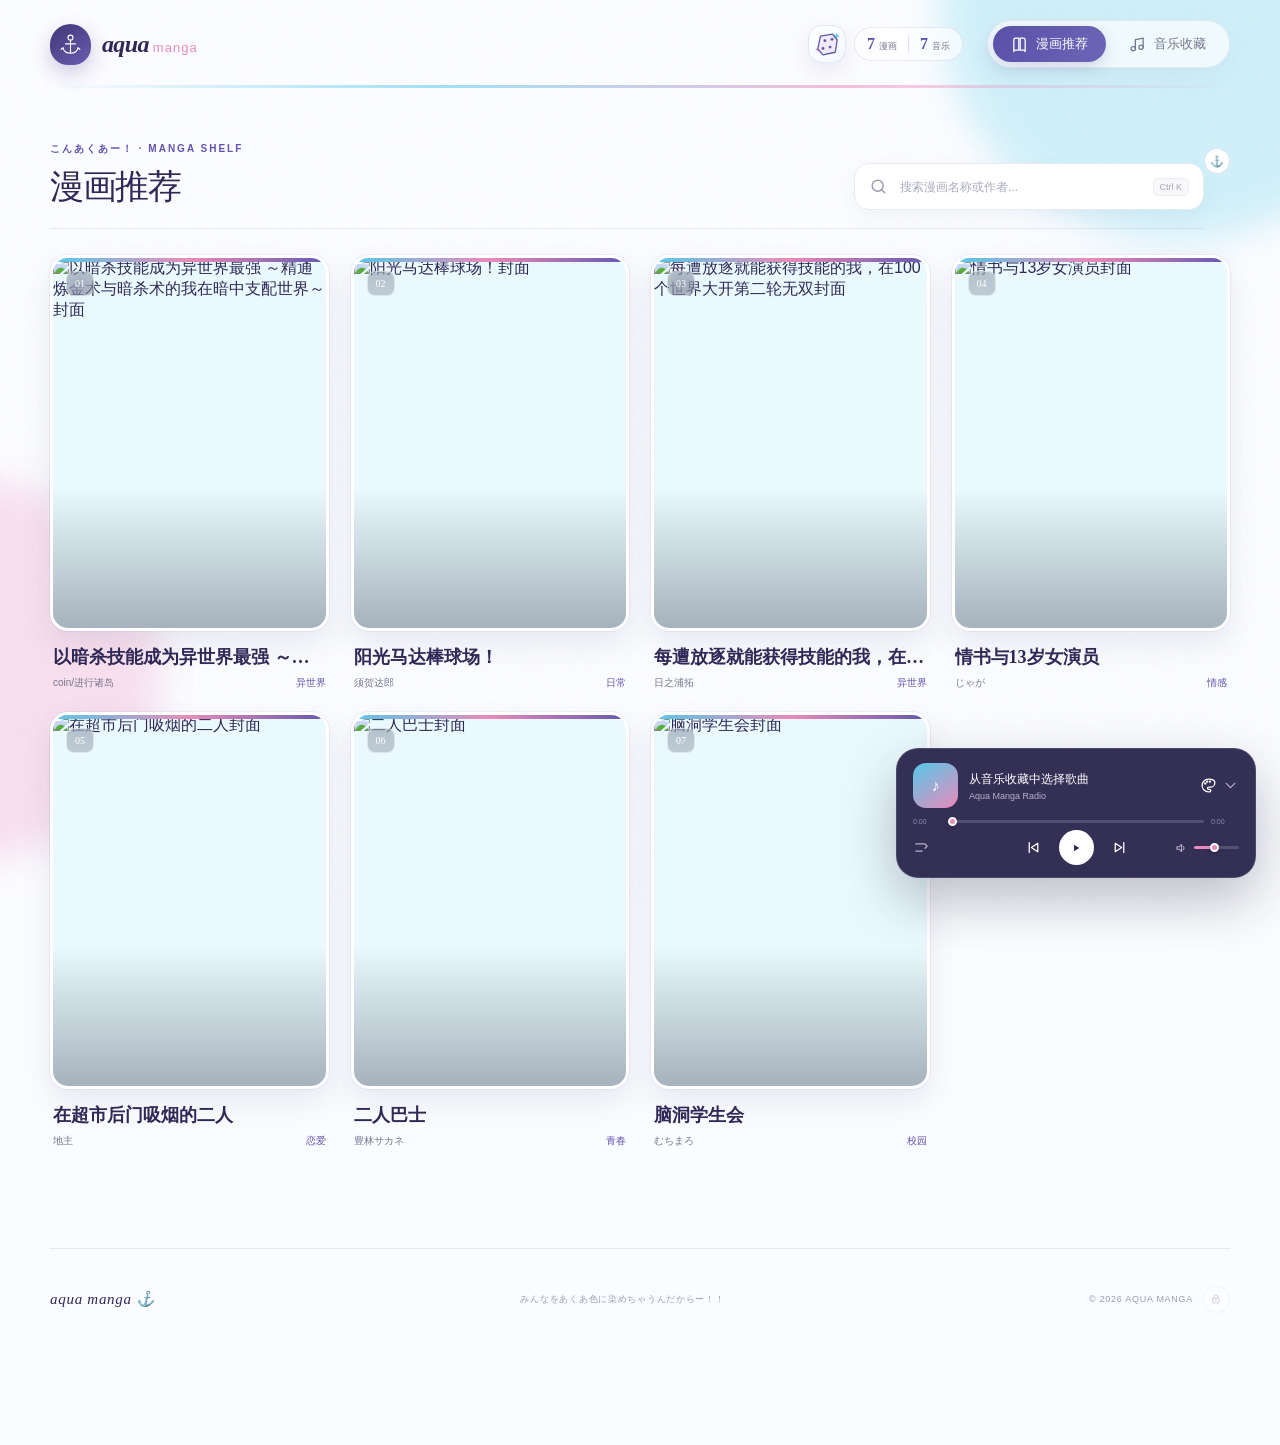
==== commit e0780874: "Add files via upload" ====
--- a/index.html
+++ b/index.html
@@ -431,7 +431,7 @@
     <div class="random-roll-overlay" id="randomRollOverlay" hidden aria-hidden="true">
       <div class="random-roll-aura"></div>
       <div class="random-roll-die">
-        <span></span><span></span><span></span><span></span><span></span>
+        <span class="top-left"></span><span class="center"></span><span class="bottom-right"></span>
       </div>
       <p>運命の一冊を選んでいます</p>
       <small>RANDOM AQUA PICK</small>
--- a/styles.css
+++ b/styles.css
@@ -331,11 +331,13 @@
   box-shadow: 0 2px 5px rgba(65, 52, 119, 0.2);
 }
 
-.random-roll-die span:nth-child(1) { grid-area: 1 / 1; }
-.random-roll-die span:nth-child(2) { grid-area: 1 / 3; }
-.random-roll-die span:nth-child(3) { grid-area: 2 / 2; }
-.random-roll-die span:nth-child(4) { grid-area: 3 / 1; }
-.random-roll-die span:nth-child(5) { grid-area: 3 / 3; }
+.random-roll-die .top-left { grid-area: 1 / 1; }
+.random-roll-die .top-right { grid-area: 1 / 3; }
+.random-roll-die .middle-left { grid-area: 2 / 1; }
+.random-roll-die .center { grid-area: 2 / 2; }
+.random-roll-die .middle-right { grid-area: 2 / 3; }
+.random-roll-die .bottom-left { grid-area: 3 / 1; }
+.random-roll-die .bottom-right { grid-area: 3 / 3; }
 
 .random-roll-overlay p {
   position: relative;
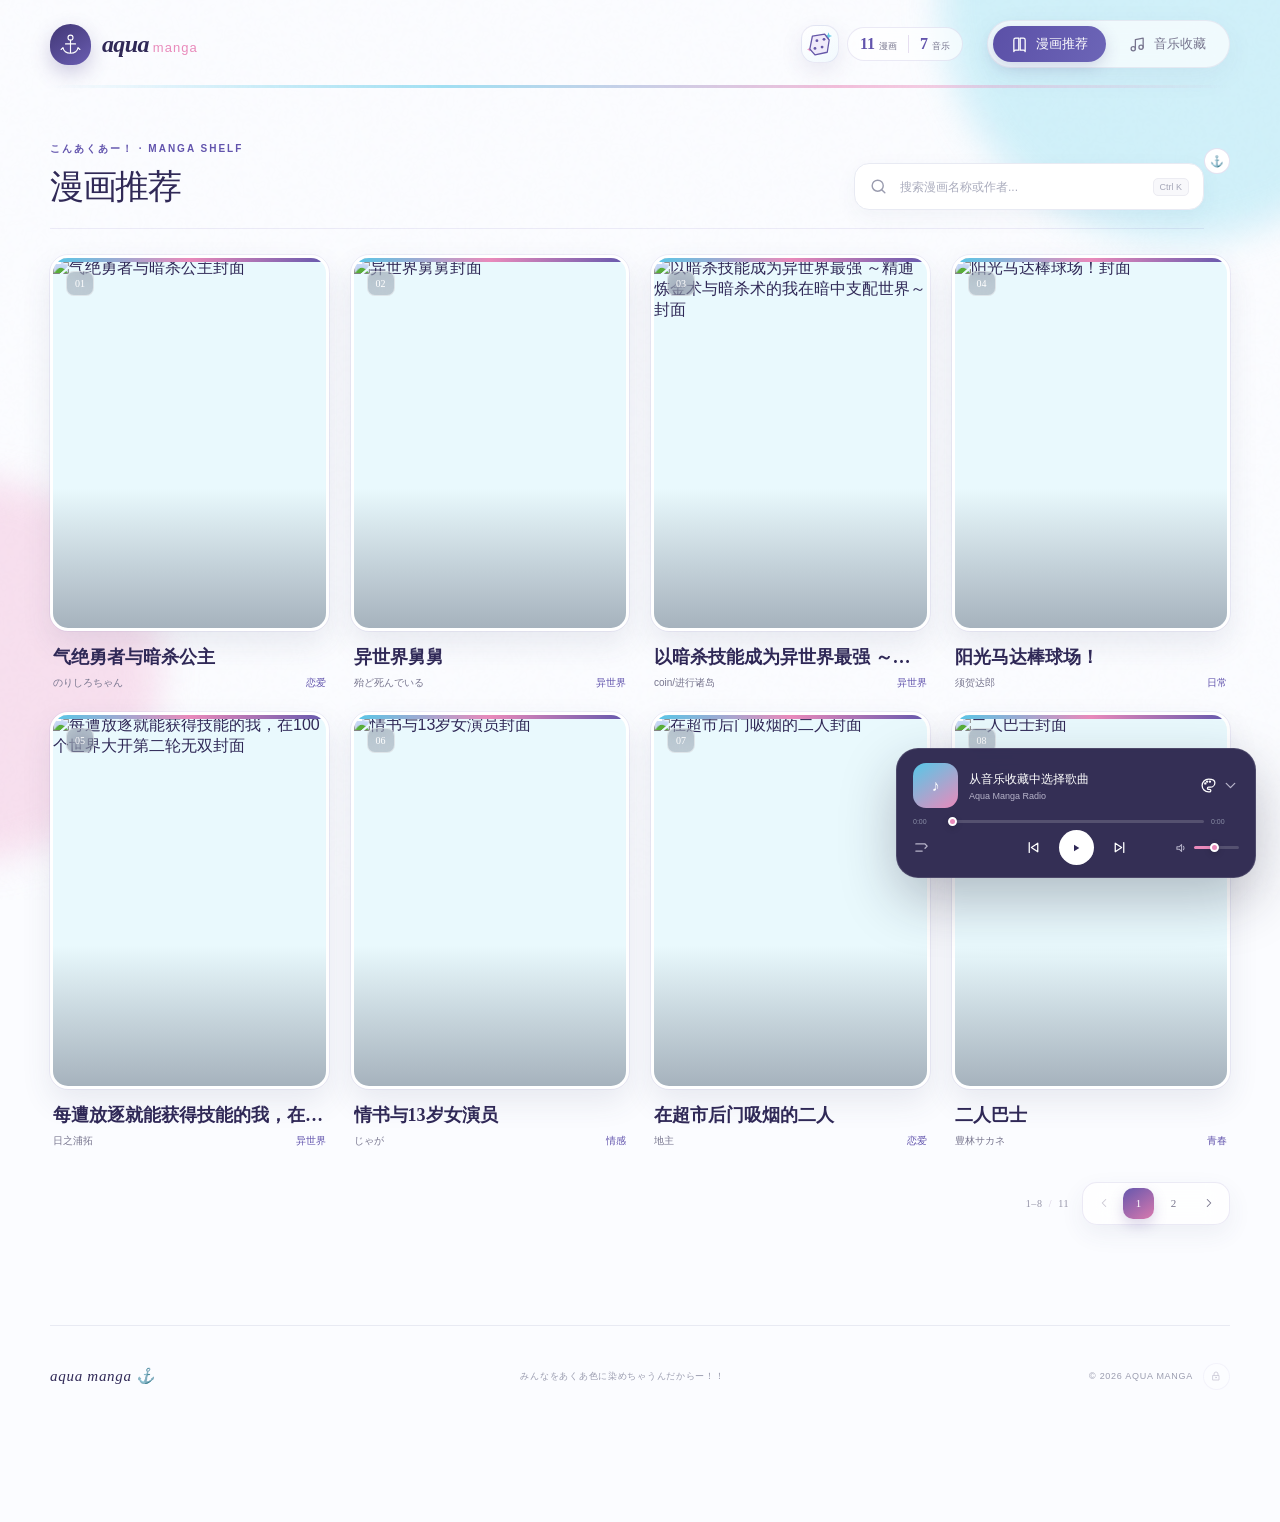
==== commit 6f745486: "Add files via upload" ====
--- a/index.html
+++ b/index.html
@@ -97,6 +97,7 @@
           <h3>没有找到相关漫画</h3>
           <p>换个关键词试试，或添加一本新的收藏。</p>
         </div>
+        <nav class="manga-pagination" id="mangaPagination" aria-label="漫画分页" hidden></nav>
       </section>
 
       <section class="content-shell" id="musicView" hidden>
--- a/styles.css
+++ b/styles.css
@@ -299,7 +299,7 @@
   box-shadow:
     0 18px 42px rgba(64, 51, 118, 0.22),
     inset 0 0 0 4px rgba(255, 255, 255, 0.6);
-  animation: random-die-roll 720ms cubic-bezier(.3, .8, .3, 1) infinite;
+  animation: random-die-roll 900ms cubic-bezier(.3, .8, .3, 1) infinite;
 }
 
 .random-roll-die::before,
@@ -861,6 +861,87 @@
   display: grid;
   grid-template-columns: repeat(4, 1fr);
   gap: 22px;
+}
+
+.manga-pagination {
+  display: flex;
+  align-items: center;
+  justify-content: flex-end;
+  gap: 13px;
+  margin-top: 34px;
+}
+
+.manga-pagination[hidden] {
+  display: none;
+}
+
+.pagination-range {
+  color: #9594a8;
+  font-family: Georgia, serif;
+  font-size: 10px;
+  letter-spacing: 0.06em;
+}
+
+.pagination-range i {
+  margin: 0 3px;
+  color: #d5ccdf;
+  font-style: normal;
+}
+
+.pagination-controls {
+  display: flex;
+  align-items: center;
+  gap: 4px;
+  padding: 5px;
+  border: 1px solid rgba(98, 84, 173, 0.12);
+  border-radius: 15px;
+  background: rgba(255, 255, 255, 0.72);
+  box-shadow: 0 9px 25px rgba(61, 69, 110, 0.07);
+  backdrop-filter: blur(12px);
+}
+
+.pagination-controls button {
+  width: 31px;
+  height: 31px;
+  display: grid;
+  place-items: center;
+  padding: 0;
+  color: #78768e;
+  border: 0;
+  border-radius: 10px;
+  background: transparent;
+  cursor: pointer;
+  font-family: Georgia, serif;
+  font-size: 11px;
+  transition: 160ms ease;
+}
+
+.pagination-controls button:hover:not(:disabled):not(.active) {
+  color: var(--blue-deep);
+  background: var(--blue-soft);
+}
+
+.pagination-controls button.active {
+  color: white;
+  background: linear-gradient(145deg, #6557ad, #d979ae);
+  box-shadow: 0 6px 14px rgba(103, 79, 161, 0.23);
+}
+
+.pagination-controls button:disabled {
+  color: #cbc9d4;
+  cursor: default;
+}
+
+.pagination-arrow svg {
+  width: 14px;
+}
+
+.pagination-ellipsis {
+  width: 23px;
+  color: #aaa7b7;
+  text-align: center;
+  font-size: 10px;
+  letter-spacing: 0.08em;
 }
 
 .manga-card {
@@ -2612,6 +2693,20 @@
     gap: 18px 13px;
   }
 
+  .manga-pagination {
+    gap: 8px;
+    margin-top: 27px;
+  }
+
+  .pagination-range {
+    display: none;
+  }
+
+  .pagination-controls {
+    max-width: 100%;
+    overflow-x: auto;
+  }
+
   .manga-info h3 {
     font-size: 15px;
   }
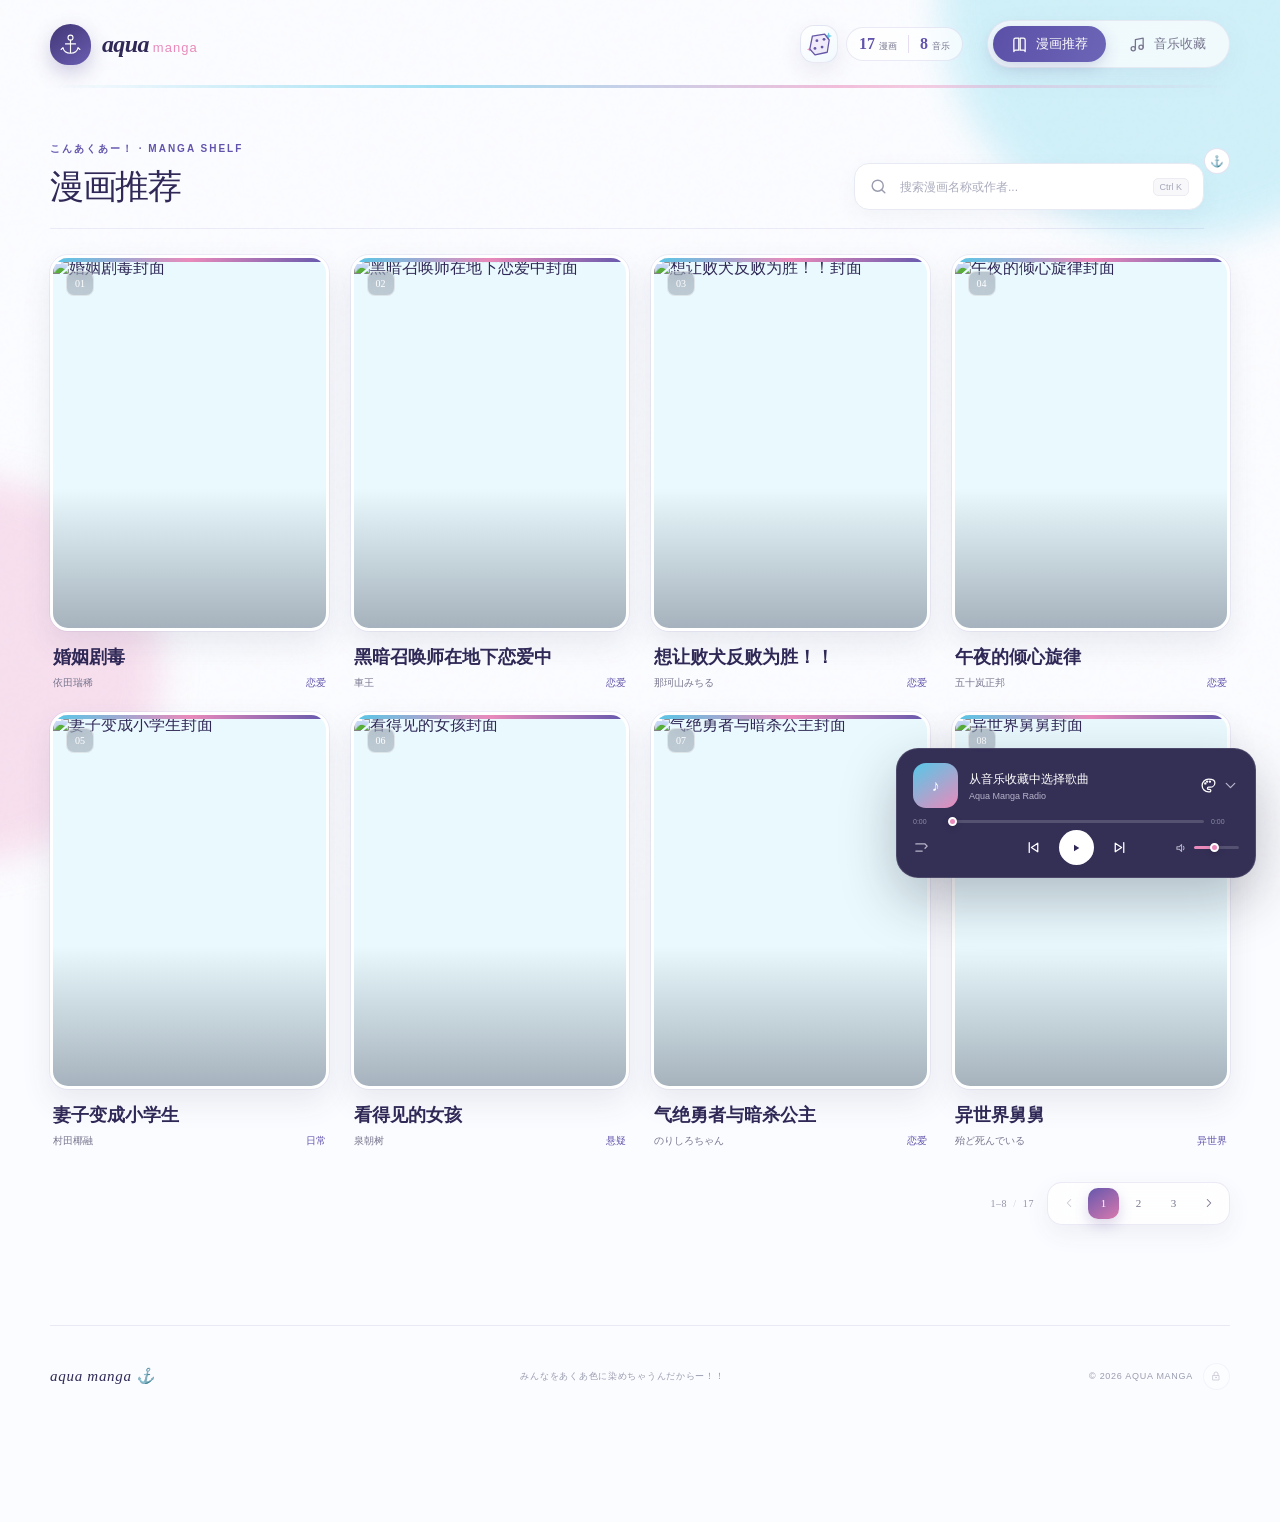
==== commit eaf396d6: "Add files via upload" ====
--- a/index.html
+++ b/index.html
@@ -91,6 +91,7 @@
           </label>
         </div>
 
+        <div class="featured-manga" id="featuredManga" hidden></div>
         <div class="manga-grid" id="mangaGrid"></div>
         <div class="empty-state" id="mangaEmpty" hidden>
           <span>水</span>
@@ -249,9 +250,41 @@
             <span>推荐语</span>
             <input name="quote" />
           </label>
+          <label>
+            <span>推荐等级</span>
+            <select name="rating">
+              <option value="0">不显示星级</option>
+              <option value="1">★☆☆☆☆</option>
+              <option value="2">★★☆☆☆</option>
+              <option value="3">★★★☆☆</option>
+              <option value="4">★★★★☆</option>
+              <option value="5">★★★★★</option>
+            </select>
+          </label>
+          <label class="check-field">
+            <input name="featured" type="checkbox" />
+            <span>放入首页精选区域</span>
+          </label>
           <label class="full-field">
             <span>作品简介 *</span>
             <textarea name="description" required rows="8"></textarea>
+          </label>
+          <label class="full-field">
+            <span>个人推荐理由（可分段，可留空）</span>
+            <textarea name="recommendReason" rows="5" placeholder="写下你真正想把它推荐给别人的理由。留空时详情页不会显示这一块。"></textarea>
+          </label>
+          <label class="full-field">
+            <span>名场面截图 / 喜欢的页（可选）</span>
+            <input name="highlightImage" type="file" accept="image/*" />
+            <small>只选择一张。用于详情页里的小展示，不会替换封面。</small>
+          </label>
+          <label class="full-field">
+            <span>名场面截图 COS 网址（可选）</span>
+            <input name="highlightImageUrl" type="url" placeholder="https://存储桶域名.cos.ap-guangzhou.myqcloud.com/highlightImage/example-scene.webp" />
+          </label>
+          <label class="check-field full-field">
+            <input name="removeHighlightImage" type="checkbox" />
+            <span>移除当前名场面截图</span>
           </label>
         </div>
         <div class="edit-preserve-note">
@@ -323,6 +356,21 @@
             <span>推荐语</span>
             <input name="quote" placeholder="一句话写下推荐理由" />
           </label>
+          <label>
+            <span>????</span>
+            <select name="rating">
+              <option value="0">&#19981;&#26174;&#31034;&#26143;&#32423;</option>
+              <option value="1">&#9733;&#9734;&#9734;&#9734;&#9734;</option>
+              <option value="2">&#9733;&#9733;&#9734;&#9734;&#9734;</option>
+              <option value="3">&#9733;&#9733;&#9733;&#9734;&#9734;</option>
+              <option value="4">&#9733;&#9733;&#9733;&#9733;&#9734;</option>
+              <option value="5">&#9733;&#9733;&#9733;&#9733;&#9733;</option>
+            </select>
+          </label>
+          <label class="check-field">
+            <input name="featured" type="checkbox" />
+            <span>&#25918;&#20837;&#39318;&#39029;&#31934;&#36873;&#21306;&#22495;</span>
+          </label>
           <label class="full-field">
             <span>作品简介 *</span>
             <textarea name="description" required rows="5" placeholder="介绍一下这部漫画打动你的地方..."></textarea>
@@ -336,6 +384,14 @@
             ></textarea>
             <small>已经上传到腾讯云 COS 时填写；可与下方本地图片二选一。</small>
           </label>
+          <label class="full-field">
+            <span>&#20010;&#20154;&#25512;&#33616;&#29702;&#30001;&#65288;&#21487;&#20998;&#27573;&#65292;&#21487;&#30041;&#31354;&#65289;</span>
+            <textarea name="recommendReason" rows="4" placeholder="&#20363;&#22914;&#65306;&#20026;&#20160;&#20040;&#23427;&#20540;&#24471;&#34987;&#25910;&#34255;&#65292;&#21738;&#19968;&#27573;&#26368;&#25171;&#21160;&#20320;&#12290;"></textarea>
+          </label>
+          <label class="full-field">
+            <span>&#21517;&#22330;&#38754;&#25130;&#22270; COS &#32593;&#22336;&#65288;&#21487;&#36873;&#65289;</span>
+            <input name="highlightImageUrl" type="url" placeholder="https://bucket.cos.ap-guangzhou.myqcloud.com/highlightImage/example-scene.webp" />
+          </label>
         </div>
         <label class="drop-zone" id="mangaDropZone">
           <input name="images" type="file" accept="image/*" multiple />
@@ -345,6 +401,16 @@
           <strong>上传封面与漫画截图</strong>
           <span>可多选，第一张图片将作为封面</span>
           <small id="mangaFileStatus">支持 JPG、PNG、WEBP</small>
+        </label>
+        <label class="drop-zone compact-drop">
+          <input name="highlightImage" type="file" accept="image/*" />
+          <svg viewBox="0 0 24 24">
+            <path d="M4 5h16v14H4z" />
+            <path d="m7 15 3-3 2 2 3-4 2 5" />
+          </svg>
+          <strong>&#19978;&#20256;&#21517;&#22330;&#38754;&#25130;&#22270; / &#21916;&#27426;&#30340;&#39029;&#65288;&#21487;&#36873;&#65289;</strong>
+          <span>&#21482;&#38656;&#35201;&#19968;&#24352;&#65307;&#27809;&#26377;&#19978;&#20256;&#26102;&#35814;&#24773;&#39029;&#19981;&#20250;&#26174;&#31034;</span>
+          <small id="highlightFileStatus">&#25903;&#25345; JPG&#12289;PNG&#12289;WEBP</small>
         </label>
         <button class="submit-button" type="submit">
           <span>保存漫画收藏</span>
--- a/styles.css
+++ b/styles.css
@@ -861,6 +861,151 @@
   display: grid;
   grid-template-columns: repeat(4, 1fr);
   gap: 22px;
+}
+
+.featured-manga {
+  display: grid;
+  grid-template-columns: minmax(180px, 0.72fr) minmax(0, 1.7fr);
+  align-items: stretch;
+  gap: 16px;
+  margin: 8px 0 26px;
+  padding: 16px;
+  border: 1px solid rgba(98, 84, 173, 0.1);
+  border-radius: 24px;
+  background:
+    radial-gradient(circle at 8% 0, rgba(102, 203, 229, 0.22), transparent 35%),
+    radial-gradient(circle at 100% 70%, rgba(231, 130, 183, 0.2), transparent 36%),
+    rgba(255, 255, 255, 0.72);
+  box-shadow: 0 14px 36px rgba(61, 68, 106, 0.07);
+  backdrop-filter: blur(18px);
+}
+
+.featured-manga[hidden] {
+  display: none;
+}
+
+.featured-copy {
+  min-height: 112px;
+  display: flex;
+  flex-direction: column;
+  justify-content: center;
+  padding: 4px 10px;
+}
+
+.featured-copy p {
+  margin: 0 0 8px;
+  color: var(--pink);
+  font-size: 9px;
+  font-weight: 800;
+  letter-spacing: 0.18em;
+}
+
+.featured-copy h3 {
+  margin: 0 0 7px;
+  font-family: Georgia, "STSong", "Songti SC", serif;
+  font-size: 25px;
+  font-weight: 500;
+}
+
+.featured-copy span {
+  max-width: 260px;
+  color: var(--muted);
+  font-size: 11px;
+  line-height: 1.7;
+}
+
+.featured-list {
+  display: grid;
+  grid-template-columns: repeat(3, minmax(0, 1fr));
+  gap: 10px;
+}
+
+.featured-card {
+  min-width: 0;
+  display: grid;
+  grid-template-columns: 66px minmax(0, 1fr);
+  align-items: center;
+  gap: 11px;
+  padding: 10px;
+  color: inherit;
+  text-align: left;
+  border: 1px solid rgba(98, 84, 173, 0.1);
+  border-radius: 18px;
+  background: rgba(255, 255, 255, 0.78);
+  cursor: pointer;
+  transition: 180ms ease;
+}
+
+.featured-card:hover {
+  transform: translateY(-2px);
+  border-color: rgba(231, 130, 183, 0.28);
+  box-shadow: 0 12px 26px rgba(61, 68, 106, 0.09);
+}
+
+.featured-thumb {
+  width: 66px;
+  height: 86px;
+  overflow: hidden;
+  border: 2px solid white;
+  border-radius: 14px;
+  background: var(--blue-soft);
+  box-shadow: 0 8px 18px rgba(56, 68, 110, 0.1);
+}
+
+.featured-thumb img {
+  width: 100%;
+  height: 100%;
+  display: block;
+  object-fit: cover;
+}
+
+.featured-card-copy {
+  min-width: 0;
+  display: block;
+}
+
+.featured-card-copy strong,
+.featured-card-copy small {
+  display: block;
+  overflow: hidden;
+  text-overflow: ellipsis;
+  white-space: nowrap;
+}
+
+.featured-card-copy strong {
+  margin-bottom: 6px;
+  font-family: Georgia, "STSong", "Songti SC", serif;
+  font-size: 15px;
+}
+
+.featured-card-copy small {
+  color: var(--muted);
+  font-size: 9px;
+}
+
+.rating-stars {
+  display: inline-flex;
+  align-items: center;
+  gap: 2px;
+  color: #d8d5e1;
+  font-size: 12px;
+  letter-spacing: 0.03em;
+}
+
+.rating-stars .filled {
+  color: var(--pink);
+  text-shadow: 0 2px 8px rgba(231, 130, 183, 0.34);
+}
+
+.card-rating {
+  margin: -2px 0 8px;
+  padding: 3px 7px;
+  border-radius: 999px;
+  background: linear-gradient(90deg, rgba(102, 203, 229, 0.12), rgba(231, 130, 183, 0.12));
+}
+
+.featured-rating {
+  margin-top: 8px;
 }
 
 .manga-pagination {
@@ -1695,6 +1840,53 @@
   box-shadow: 0 2px 6px rgba(0, 0, 0, 0.2);
 }
 
+select {
+  width: 100%;
+  padding: 12px 13px;
+  color: var(--ink);
+  border: 1px solid var(--line);
+  border-radius: 12px;
+  outline: none;
+  background: rgba(255, 255, 255, 0.9);
+  font: inherit;
+}
+
+select:focus {
+  border-color: rgba(102, 203, 229, 0.8);
+  box-shadow: 0 0 0 4px rgba(102, 203, 229, 0.12);
+}
+
+.check-field {
+  display: flex;
+  align-items: center;
+  gap: 9px;
+  min-height: 43px;
+  padding: 10px 12px;
+  border: 1px solid var(--line);
+  border-radius: 12px;
+  background: rgba(255, 255, 255, 0.7);
+}
+
+.check-field input {
+  width: 16px;
+  height: 16px;
+  accent-color: var(--pink);
+}
+
+.check-field span {
+  margin: 0;
+  color: var(--muted);
+}
+
+.compact-drop {
+  margin-top: 12px;
+  padding: 20px;
+}
+
+.compact-drop svg {
+  width: 26px;
+}
+
 .player-controls {
   display: grid;
   grid-template-columns: 1fr auto 1fr;
@@ -1992,6 +2184,14 @@
   letter-spacing: -0.04em;
 }
 
+.detail-rating {
+  margin: 0 0 12px;
+  padding: 5px 10px;
+  border-radius: 999px;
+  background: linear-gradient(90deg, rgba(102, 203, 229, 0.12), rgba(231, 130, 183, 0.14));
+  font-size: 14px;
+}
+
 .detail-author {
   margin: 0 0 24px;
   color: var(--blue-deep);
@@ -2024,6 +2224,68 @@
   font-family: Georgia, "STSong", "Songti SC", serif;
   font-size: 14px;
   line-height: 1.8;
+}
+
+.recommend-reason {
+  margin-top: 24px;
+  padding: 20px 22px;
+  border: 1px solid rgba(98, 84, 173, 0.1);
+  border-radius: 20px;
+  background:
+    linear-gradient(135deg, rgba(231, 130, 183, 0.12), rgba(102, 203, 229, 0.08)),
+    rgba(255, 255, 255, 0.72);
+}
+
+.recommend-reason h3,
+.favorite-scene h3 {
+  margin: 0 0 11px;
+  color: var(--ink);
+  font-size: 12px;
+  letter-spacing: 0.08em;
+}
+
+.recommend-reason p {
+  margin: 0;
+  color: #65697e;
+  font-size: 13px;
+  line-height: 1.9;
+  white-space: pre-line;
+}
+
+.recommend-reason p + p {
+  margin-top: 12px;
+}
+
+.favorite-scene {
+  display: grid;
+  grid-template-columns: minmax(0, 0.72fr) minmax(160px, 1fr);
+  gap: 18px;
+  align-items: center;
+  margin-top: 24px;
+  padding: 14px;
+  border: 1px solid rgba(98, 84, 173, 0.1);
+  border-radius: 22px;
+  background: rgba(248, 249, 255, 0.78);
+}
+
+.favorite-scene span {
+  display: block;
+  margin-bottom: 7px;
+  color: var(--pink);
+  font-size: 9px;
+  font-weight: 800;
+  letter-spacing: 0.14em;
+}
+
+.favorite-scene img {
+  width: 100%;
+  max-height: 190px;
+  display: block;
+  object-fit: contain;
+  border: 3px solid white;
+  border-radius: 16px;
+  background: #f5f7fc;
+  box-shadow: 0 12px 28px rgba(45, 50, 86, 0.11);
 }
 
 .screenshot-title {
@@ -2604,6 +2866,14 @@
     grid-template-columns: repeat(3, 1fr);
   }
 
+  .featured-manga {
+    grid-template-columns: 1fr;
+  }
+
+  .featured-list {
+    grid-template-columns: repeat(2, minmax(0, 1fr));
+  }
+
   .player {
     bottom: 82px;
   }
@@ -2691,6 +2961,14 @@
   .manga-grid {
     grid-template-columns: repeat(2, 1fr);
     gap: 18px 13px;
+  }
+
+  .featured-list {
+    grid-template-columns: 1fr;
+  }
+
+  .favorite-scene {
+    grid-template-columns: 1fr;
   }
 
   .manga-pagination {
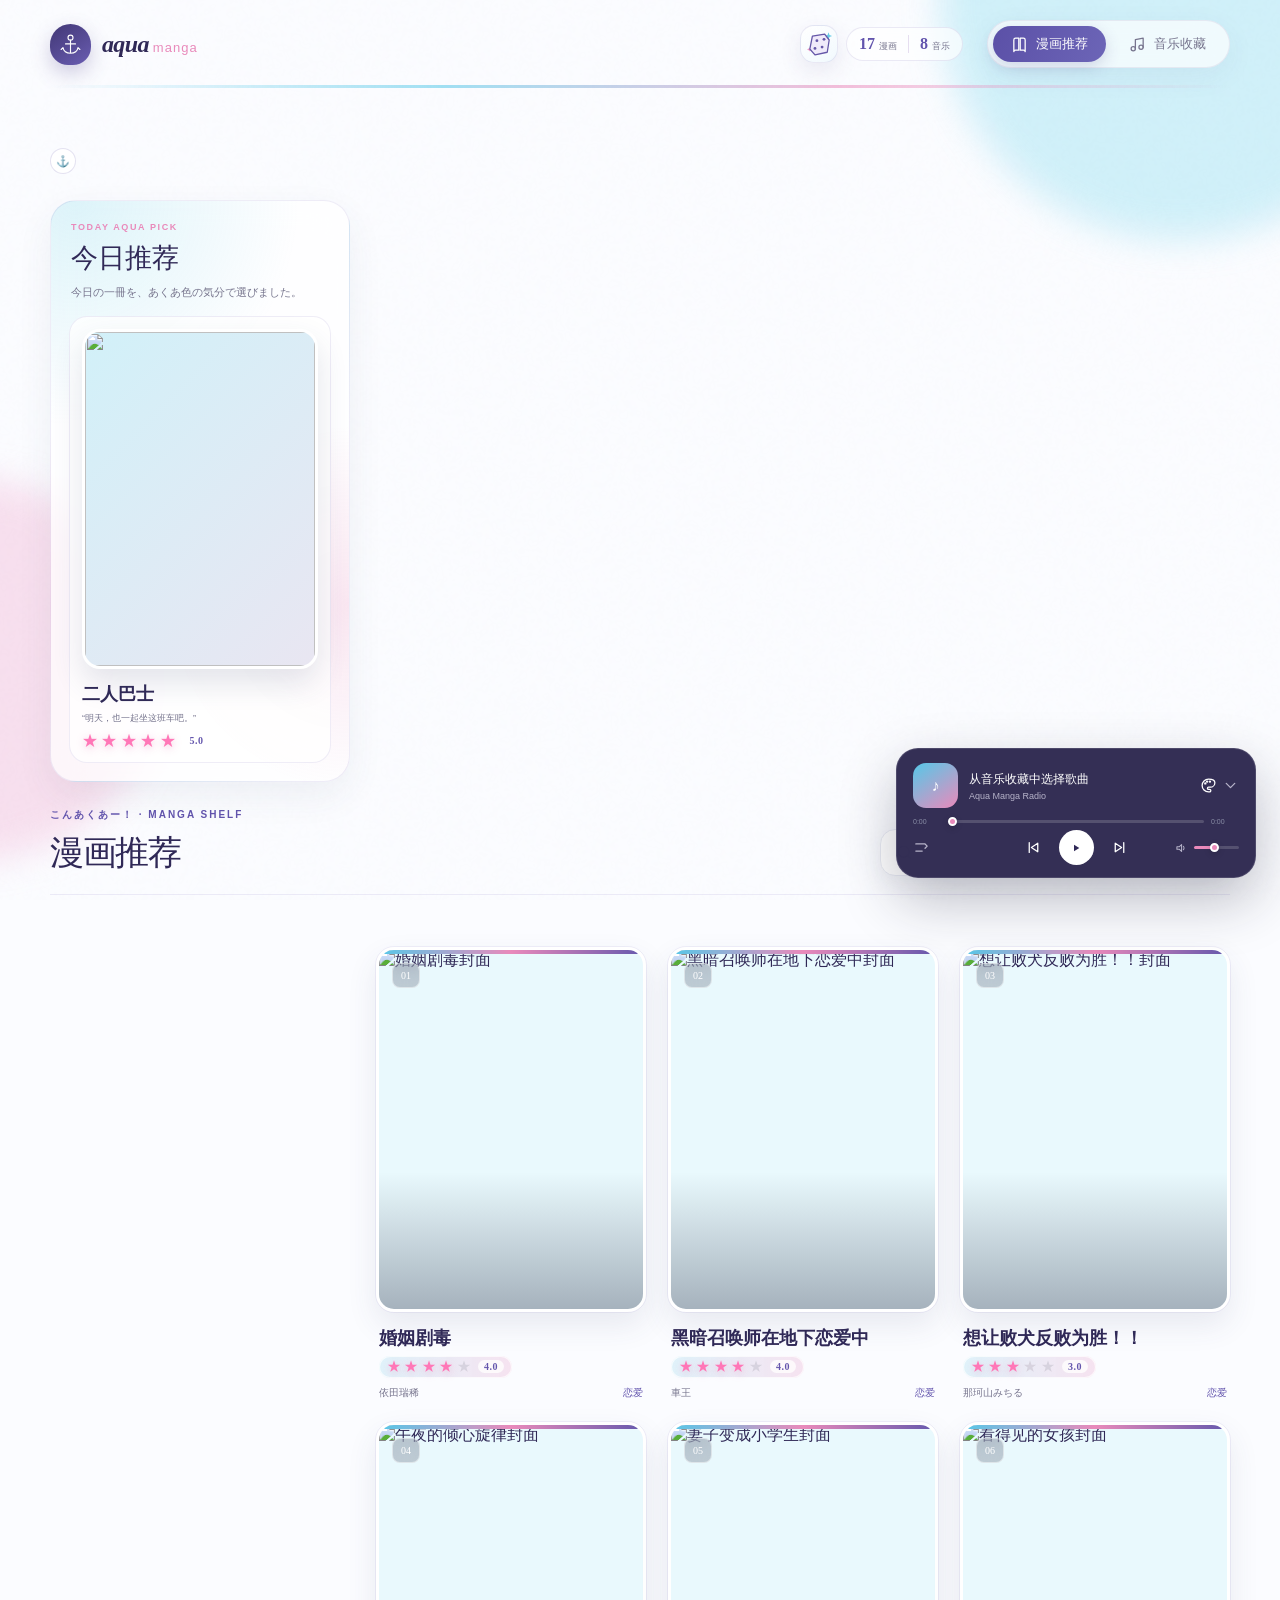
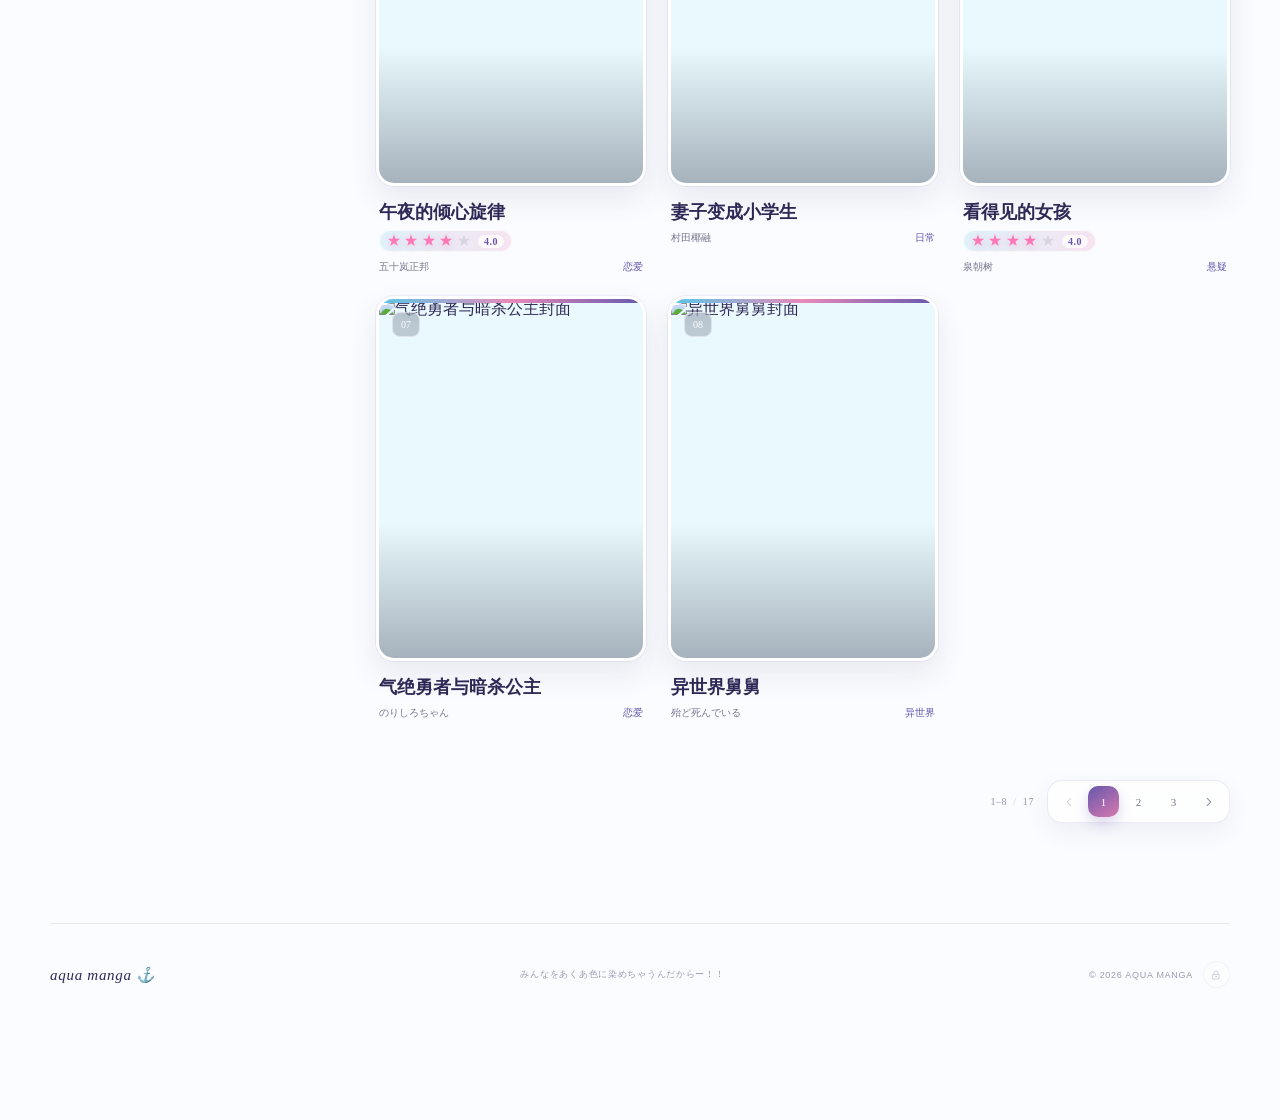
==== commit 94c23302: "Add files via upload" ====
--- a/index.html
+++ b/index.html
@@ -251,40 +251,41 @@
             <input name="quote" />
           </label>
           <label>
-            <span>推荐等级</span>
+            <span>&#25512;&#33616;&#31561;&#32423;</span>
             <select name="rating">
-              <option value="0">不显示星级</option>
-              <option value="1">★☆☆☆☆</option>
-              <option value="2">★★☆☆☆</option>
-              <option value="3">★★★☆☆</option>
-              <option value="4">★★★★☆</option>
-              <option value="5">★★★★★</option>
+              <option value="0">&#19981;&#26174;&#31034;&#26143;&#32423;</option>
+              <option value="0.5">0.5 &#9733;</option>
+              <option value="1">1.0 &#9733;</option>
+              <option value="1.5">1.5 &#9733;</option>
+              <option value="2">2.0 &#9733;&#9733;</option>
+              <option value="2.5">2.5 &#9733;&#9733;</option>
+              <option value="3">3.0 &#9733;&#9733;&#9733;</option>
+              <option value="3.5">3.5 &#9733;&#9733;&#9733;</option>
+              <option value="4">4.0 &#9733;&#9733;&#9733;&#9733;</option>
+              <option value="4.5">4.5 &#9733;&#9733;&#9733;&#9733;</option>
+              <option value="5">5.0 &#9733;&#9733;&#9733;&#9733;&#9733;</option>
             </select>
           </label>
           <label class="check-field">
             <input name="featured" type="checkbox" />
-            <span>放入首页精选区域</span>
-          </label>
-          <label class="full-field">
-            <span>作品简介 *</span>
+            <span>&#35774;&#20026;&#20170;&#26085;&#25512;&#33616;</span>
+          </label>
+          <label class="full-field">
+            <span>???????*</span>
             <textarea name="description" required rows="8"></textarea>
           </label>
           <label class="full-field">
-            <span>个人推荐理由（可分段，可留空）</span>
-            <textarea name="recommendReason" rows="5" placeholder="写下你真正想把它推荐给别人的理由。留空时详情页不会显示这一块。"></textarea>
-          </label>
-          <label class="full-field">
-            <span>名场面截图 / 喜欢的页（可选）</span>
-            <input name="highlightImage" type="file" accept="image/*" />
-            <small>只选择一张。用于详情页里的小展示，不会替换封面。</small>
-          </label>
-          <label class="full-field">
-            <span>名场面截图 COS 网址（可选）</span>
-            <input name="highlightImageUrl" type="url" placeholder="https://存储桶域名.cos.ap-guangzhou.myqcloud.com/highlightImage/example-scene.webp" />
+            <span>&#20010;&#20154;&#35780;&#20215;&#65288;&#21487;&#20998;&#27573;&#65292;&#21487;&#30041;&#31354;&#65289;</span>
+            <textarea name="recommendReason" rows="5" placeholder="&#20889;&#19979;&#20320;&#30495;&#27491;&#24819;&#25226;&#23427;&#25512;&#33616;&#32473;&#21035;&#20154;&#30340;&#29702;&#30001;&#12290;&#30041;&#31354;&#26102;&#35814;&#24773;&#39029;&#19981;&#20250;&#26174;&#31034;&#36825;&#19968;&#22359;&#12290;"></textarea>
+          </label>
+          <label class="full-field">
+            <span>&#21517;&#22330;&#38754;&#25130;&#22270; COS &#32593;&#22336;&#65288;&#21487;&#36873;&#65289;</span>
+            <input name="highlightImageUrl" type="url" placeholder="https://bucket.cos.ap-guangzhou.myqcloud.com/highlightImage/example-scene.webp" />
+            <small>&#20808;&#25226;&#22270;&#29255;&#19978;&#20256;&#21040;&#33150;&#35759;&#20113; COS &#30340; highlightImage &#25991;&#20214;&#22841;&#65292;&#20877;&#25226;&#20844;&#24320;&#38142;&#25509;&#31896;&#36148;&#21040;&#36825;&#37324;&#12290;</small>
           </label>
           <label class="check-field full-field">
             <input name="removeHighlightImage" type="checkbox" />
-            <span>移除当前名场面截图</span>
+            <span>&#31227;&#38500;&#24403;&#21069;&#21517;&#22330;&#38754;&#25130;&#22270;</span>
           </label>
         </div>
         <div class="edit-preserve-note">
@@ -357,19 +358,24 @@
             <input name="quote" placeholder="一句话写下推荐理由" />
           </label>
           <label>
-            <span>????</span>
+            <span>&#25512;&#33616;&#31561;&#32423;</span>
             <select name="rating">
               <option value="0">&#19981;&#26174;&#31034;&#26143;&#32423;</option>
-              <option value="1">&#9733;&#9734;&#9734;&#9734;&#9734;</option>
-              <option value="2">&#9733;&#9733;&#9734;&#9734;&#9734;</option>
-              <option value="3">&#9733;&#9733;&#9733;&#9734;&#9734;</option>
-              <option value="4">&#9733;&#9733;&#9733;&#9733;&#9734;</option>
-              <option value="5">&#9733;&#9733;&#9733;&#9733;&#9733;</option>
+              <option value="0.5">0.5 &#9733;</option>
+              <option value="1">1.0 &#9733;</option>
+              <option value="1.5">1.5 &#9733;</option>
+              <option value="2">2.0 &#9733;&#9733;</option>
+              <option value="2.5">2.5 &#9733;&#9733;</option>
+              <option value="3">3.0 &#9733;&#9733;&#9733;</option>
+              <option value="3.5">3.5 &#9733;&#9733;&#9733;</option>
+              <option value="4">4.0 &#9733;&#9733;&#9733;&#9733;</option>
+              <option value="4.5">4.5 &#9733;&#9733;&#9733;&#9733;</option>
+              <option value="5">5.0 &#9733;&#9733;&#9733;&#9733;&#9733;</option>
             </select>
           </label>
           <label class="check-field">
             <input name="featured" type="checkbox" />
-            <span>&#25918;&#20837;&#39318;&#39029;&#31934;&#36873;&#21306;&#22495;</span>
+            <span>&#35774;&#20026;&#20170;&#26085;&#25512;&#33616;</span>
           </label>
           <label class="full-field">
             <span>作品简介 *</span>
@@ -385,7 +391,7 @@
             <small>已经上传到腾讯云 COS 时填写；可与下方本地图片二选一。</small>
           </label>
           <label class="full-field">
-            <span>&#20010;&#20154;&#25512;&#33616;&#29702;&#30001;&#65288;&#21487;&#20998;&#27573;&#65292;&#21487;&#30041;&#31354;&#65289;</span>
+            <span>&#20010;&#20154;&#35780;&#20215;&#65288;&#21487;&#20998;&#27573;&#65292;&#21487;&#30041;&#31354;&#65289;</span>
             <textarea name="recommendReason" rows="4" placeholder="&#20363;&#22914;&#65306;&#20026;&#20160;&#20040;&#23427;&#20540;&#24471;&#34987;&#25910;&#34255;&#65292;&#21738;&#19968;&#27573;&#26368;&#25171;&#21160;&#20320;&#12290;"></textarea>
           </label>
           <label class="full-field">
--- a/styles.css
+++ b/styles.css
@@ -863,15 +863,41 @@
   gap: 22px;
 }
 
+#mangaView.has-featured {
+  display: grid;
+  grid-template-columns: minmax(250px, 300px) minmax(0, 1fr);
+  gap: 26px;
+  align-items: start;
+}
+
+#mangaView.has-featured .section-heading {
+  grid-column: 1 / -1;
+  width: 100%;
+}
+
+#mangaView.has-featured .manga-grid,
+#mangaView.has-featured .empty-state,
+#mangaView.has-featured .manga-pagination {
+  grid-column: 2;
+}
+
+#mangaView.has-featured .manga-grid {
+  grid-template-columns: repeat(3, 1fr);
+}
+
 .featured-manga {
   display: grid;
-  grid-template-columns: minmax(180px, 0.72fr) minmax(0, 1.7fr);
-  align-items: stretch;
-  gap: 16px;
-  margin: 8px 0 26px;
-  padding: 16px;
+  grid-template-columns: 1fr;
+  align-items: start;
+  gap: 14px;
+  grid-column: 1;
+  grid-row: 2 / span 3;
+  position: sticky;
+  top: 92px;
+  margin: 0;
+  padding: 18px;
   border: 1px solid rgba(98, 84, 173, 0.1);
-  border-radius: 24px;
+  border-radius: 26px;
   background:
     radial-gradient(circle at 8% 0, rgba(102, 203, 229, 0.22), transparent 35%),
     radial-gradient(circle at 100% 70%, rgba(231, 130, 183, 0.2), transparent 36%),
@@ -885,11 +911,11 @@
 }
 
 .featured-copy {
-  min-height: 112px;
+  min-height: 0;
   display: flex;
   flex-direction: column;
-  justify-content: center;
-  padding: 4px 10px;
+  justify-content: flex-start;
+  padding: 3px 2px 0;
 }
 
 .featured-copy p {
@@ -903,7 +929,7 @@
 .featured-copy h3 {
   margin: 0 0 7px;
   font-family: Georgia, "STSong", "Songti SC", serif;
-  font-size: 25px;
+  font-size: 27px;
   font-weight: 500;
 }
 
@@ -916,17 +942,17 @@
 
 .featured-list {
   display: grid;
-  grid-template-columns: repeat(3, minmax(0, 1fr));
+  grid-template-columns: 1fr;
   gap: 10px;
 }
 
 .featured-card {
   min-width: 0;
   display: grid;
-  grid-template-columns: 66px minmax(0, 1fr);
-  align-items: center;
-  gap: 11px;
-  padding: 10px;
+  grid-template-columns: 1fr;
+  align-items: start;
+  gap: 13px;
+  padding: 12px;
   color: inherit;
   text-align: left;
   border: 1px solid rgba(98, 84, 173, 0.1);
@@ -943,20 +969,23 @@
 }
 
 .featured-thumb {
-  width: 66px;
-  height: 86px;
+  width: 100%;
+  height: 340px;
+  position: relative;
   overflow: hidden;
-  border: 2px solid white;
-  border-radius: 14px;
-  background: var(--blue-soft);
-  box-shadow: 0 8px 18px rgba(56, 68, 110, 0.1);
+  border: 3px solid white;
+  border-radius: 18px;
+  background:
+    linear-gradient(135deg, rgba(102, 203, 229, 0.18), rgba(231, 130, 183, 0.16)),
+    var(--blue-soft);
+  box-shadow: 0 14px 30px rgba(56, 68, 110, 0.14);
 }
 
 .featured-thumb img {
   width: 100%;
   height: 100%;
   display: block;
-  object-fit: cover;
+  object-fit: contain;
 }
 
 .featured-card-copy {
@@ -975,7 +1004,7 @@
 .featured-card-copy strong {
   margin-bottom: 6px;
   font-family: Georgia, "STSong", "Songti SC", serif;
-  font-size: 15px;
+  font-size: 18px;
 }
 
 .featured-card-copy small {
@@ -986,26 +1015,59 @@
 .rating-stars {
   display: inline-flex;
   align-items: center;
-  gap: 2px;
-  color: #d8d5e1;
-  font-size: 12px;
+  gap: 3px;
+  color: #d7d3df;
+  font-family: Georgia, serif;
+  font-size: 14px;
   letter-spacing: 0.03em;
 }
 
+.rating-stars span {
+  position: relative;
+  display: inline-block;
+  line-height: 1;
+}
+
 .rating-stars .filled {
-  color: var(--pink);
-  text-shadow: 0 2px 8px rgba(231, 130, 183, 0.34);
+  color: #ff77b7;
+  text-shadow: 0 2px 9px rgba(231, 130, 183, 0.46);
+}
+
+.rating-stars .half {
+  color: #d7d3df;
+}
+
+.rating-stars .half::before {
+  content: "\2605";
+  width: 50%;
+  position: absolute;
+  inset: 0 auto 0 0;
+  overflow: hidden;
+  color: #ff77b7;
+  text-shadow: 0 2px 9px rgba(231, 130, 183, 0.46);
+}
+
+.rating-stars b {
+  margin-left: 4px;
+  padding: 1px 6px;
+  color: #6557ad;
+  border-radius: 999px;
+  background: rgba(255, 255, 255, 0.76);
+  font-size: 10px;
+  font-weight: 700;
 }
 
 .card-rating {
   margin: -2px 0 8px;
-  padding: 3px 7px;
+  padding: 4px 8px;
   border-radius: 999px;
-  background: linear-gradient(90deg, rgba(102, 203, 229, 0.12), rgba(231, 130, 183, 0.12));
+  background: linear-gradient(90deg, rgba(102, 203, 229, 0.18), rgba(231, 130, 183, 0.2));
+  box-shadow: inset 0 0 0 1px rgba(255, 255, 255, 0.72);
 }
 
 .featured-rating {
   margin-top: 8px;
+  font-size: 16px;
 }
 
 .manga-pagination {
@@ -2186,10 +2248,11 @@
 
 .detail-rating {
   margin: 0 0 12px;
-  padding: 5px 10px;
+  padding: 7px 12px;
   border-radius: 999px;
-  background: linear-gradient(90deg, rgba(102, 203, 229, 0.12), rgba(231, 130, 183, 0.14));
-  font-size: 14px;
+  background: linear-gradient(90deg, rgba(102, 203, 229, 0.18), rgba(231, 130, 183, 0.2));
+  box-shadow: inset 0 0 0 1px rgba(255, 255, 255, 0.72);
+  font-size: 16px;
 }
 
 .detail-author {
@@ -2228,15 +2291,27 @@
 
 .recommend-reason {
   margin-top: 24px;
-  padding: 20px 22px;
-  border: 1px solid rgba(98, 84, 173, 0.1);
-  border-radius: 20px;
+  padding: 22px 24px;
+  border: 1px solid rgba(231, 130, 183, 0.22);
+  border-left: 4px solid var(--pink);
+  border-radius: 22px;
   background:
-    linear-gradient(135deg, rgba(231, 130, 183, 0.12), rgba(102, 203, 229, 0.08)),
-    rgba(255, 255, 255, 0.72);
-}
-
-.recommend-reason h3,
+    radial-gradient(circle at 100% 0, rgba(102, 203, 229, 0.16), transparent 36%),
+    linear-gradient(135deg, rgba(255, 232, 244, 0.86), rgba(239, 249, 253, 0.82));
+  box-shadow: 0 14px 28px rgba(78, 74, 118, 0.07);
+}
+
+.recommend-reason h3 {
+  margin: 0 0 11px;
+  display: inline-flex;
+  padding: 5px 11px;
+  color: #fff;
+  border-radius: 999px;
+  background: linear-gradient(100deg, var(--blue-deep), var(--pink));
+  font-size: 11px;
+  letter-spacing: 0.1em;
+}
+
 .favorite-scene h3 {
   margin: 0 0 11px;
   color: var(--ink);
@@ -2246,9 +2321,9 @@
 
 .recommend-reason p {
   margin: 0;
-  color: #65697e;
-  font-size: 13px;
-  line-height: 1.9;
+  color: #4d5169;
+  font-size: 13.5px;
+  line-height: 2;
   white-space: pre-line;
 }
 
@@ -2866,12 +2941,26 @@
     grid-template-columns: repeat(3, 1fr);
   }
 
+  #mangaView.has-featured {
+    display: block;
+  }
+
+  #mangaView.has-featured .manga-grid {
+    grid-template-columns: repeat(3, 1fr);
+  }
+
   .featured-manga {
     grid-template-columns: 1fr;
+    position: static;
+    margin: 8px 0 26px;
   }
 
   .featured-list {
-    grid-template-columns: repeat(2, minmax(0, 1fr));
+    grid-template-columns: 1fr;
+  }
+
+  .featured-thumb {
+    height: 260px;
   }
 
   .player {
@@ -2965,6 +3054,10 @@
 
   .featured-list {
     grid-template-columns: 1fr;
+  }
+
+  .featured-thumb {
+    height: 220px;
   }
 
   .favorite-scene {
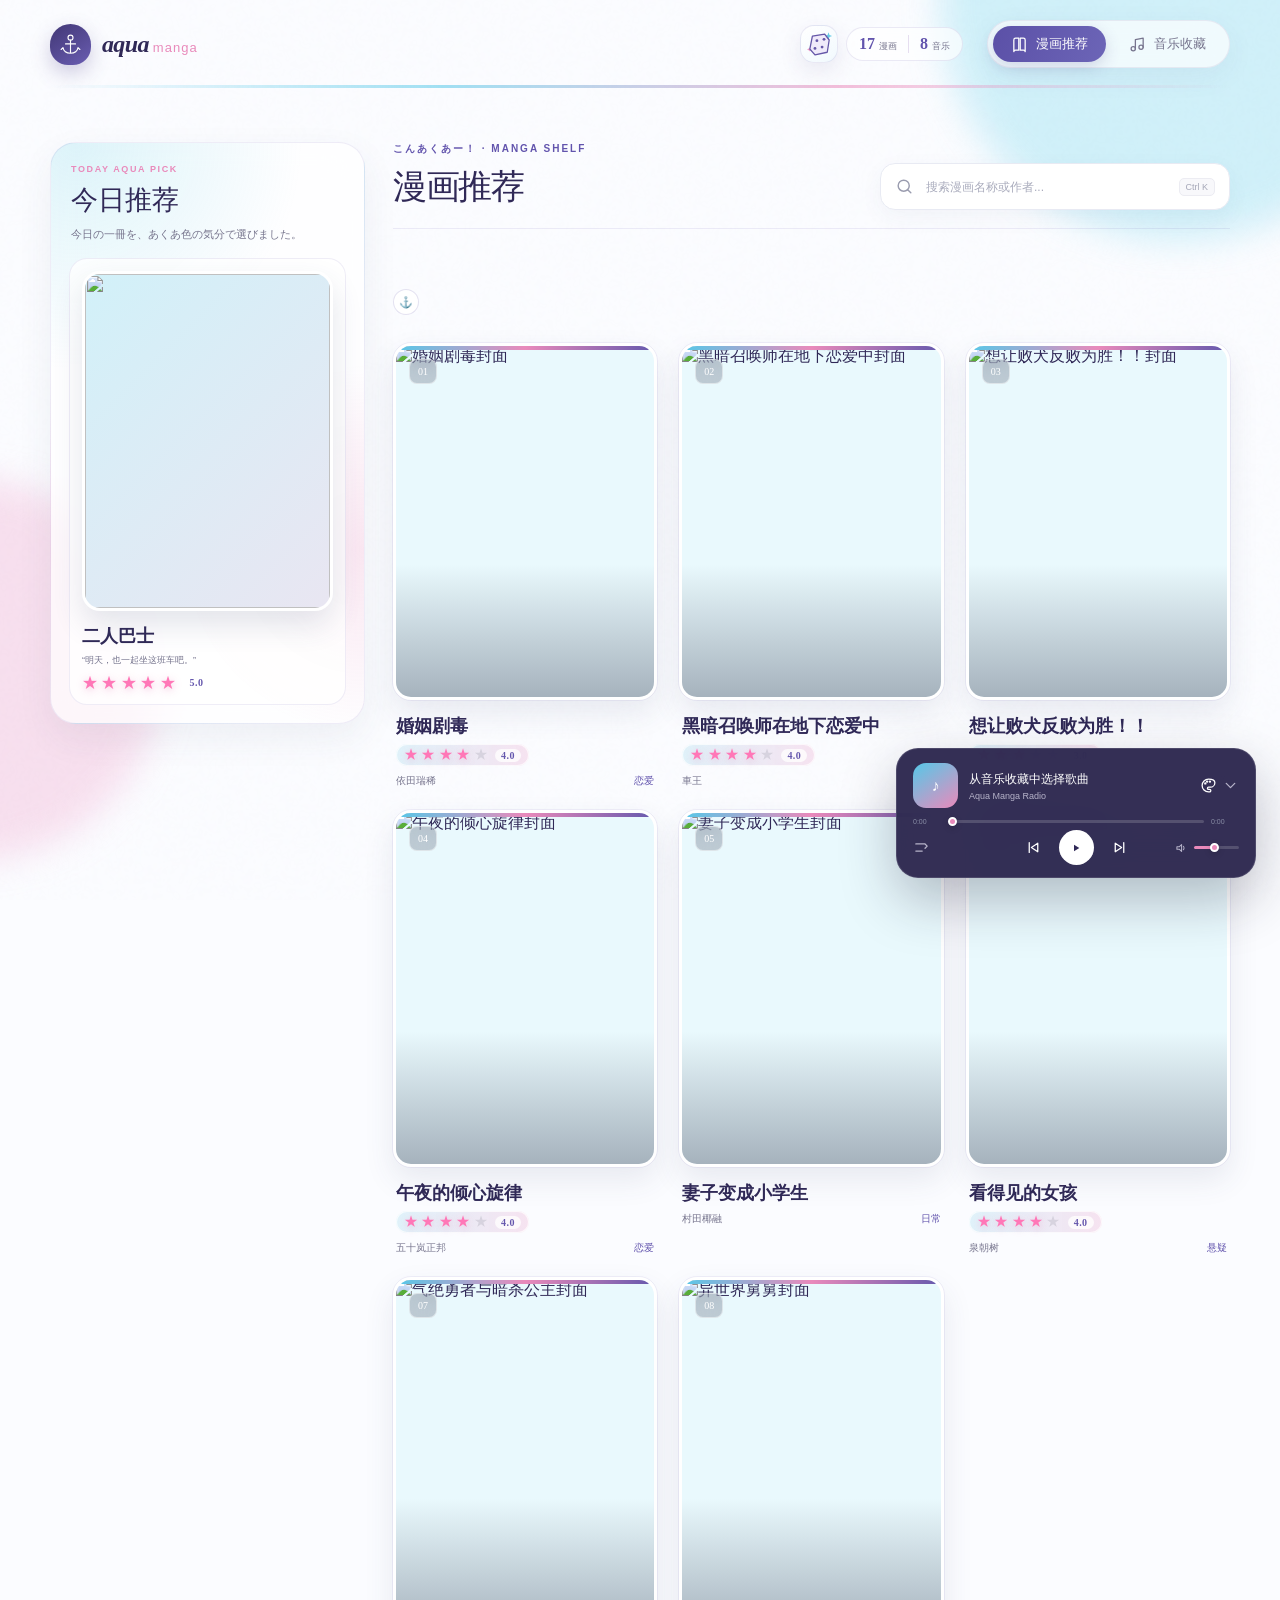
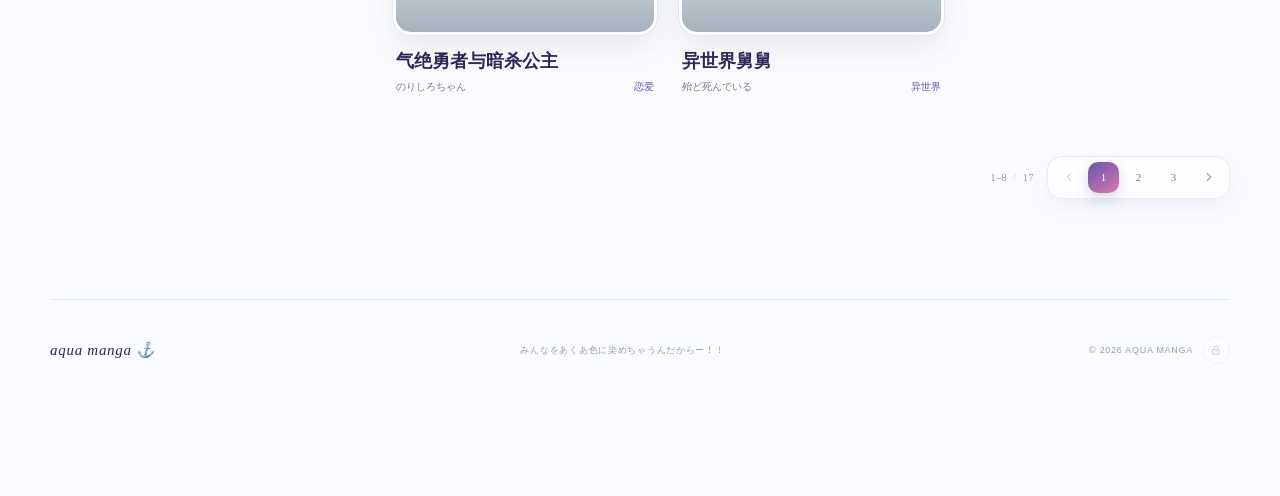
==== commit 8ffc6134: "Add files via upload" ====
--- a/index.html
+++ b/index.html
@@ -254,16 +254,16 @@
             <span>&#25512;&#33616;&#31561;&#32423;</span>
             <select name="rating">
               <option value="0">&#19981;&#26174;&#31034;&#26143;&#32423;</option>
-              <option value="0.5">0.5 &#9733;</option>
-              <option value="1">1.0 &#9733;</option>
-              <option value="1.5">1.5 &#9733;</option>
-              <option value="2">2.0 &#9733;&#9733;</option>
-              <option value="2.5">2.5 &#9733;&#9733;</option>
-              <option value="3">3.0 &#9733;&#9733;&#9733;</option>
-              <option value="3.5">3.5 &#9733;&#9733;&#9733;</option>
-              <option value="4">4.0 &#9733;&#9733;&#9733;&#9733;</option>
-              <option value="4.5">4.5 &#9733;&#9733;&#9733;&#9733;</option>
-              <option value="5">5.0 &#9733;&#9733;&#9733;&#9733;&#9733;</option>
+              <option value="0.5">0.5 &#26143;&#65288;&#21322;&#26143;&#65289;</option>
+              <option value="1">1.0 &#26143;</option>
+              <option value="1.5">1.5 &#26143;&#65288;1 &#26143;&#21322;&#65289;</option>
+              <option value="2">2.0 &#26143;</option>
+              <option value="2.5">2.5 &#26143;&#65288;2 &#26143;&#21322;&#65289;</option>
+              <option value="3">3.0 &#26143;</option>
+              <option value="3.5">3.5 &#26143;&#65288;3 &#26143;&#21322;&#65289;</option>
+              <option value="4">4.0 &#26143;</option>
+              <option value="4.5">4.5 &#26143;&#65288;4 &#26143;&#21322;&#65289;</option>
+              <option value="5">5.0 &#26143;</option>
             </select>
           </label>
           <label class="check-field">
@@ -271,7 +271,7 @@
             <span>&#35774;&#20026;&#20170;&#26085;&#25512;&#33616;</span>
           </label>
           <label class="full-field">
-            <span>???????*</span>
+            <span>&#20316;&#21697;&#31616;&#20171; *</span>
             <textarea name="description" required rows="8"></textarea>
           </label>
           <label class="full-field">
@@ -361,16 +361,16 @@
             <span>&#25512;&#33616;&#31561;&#32423;</span>
             <select name="rating">
               <option value="0">&#19981;&#26174;&#31034;&#26143;&#32423;</option>
-              <option value="0.5">0.5 &#9733;</option>
-              <option value="1">1.0 &#9733;</option>
-              <option value="1.5">1.5 &#9733;</option>
-              <option value="2">2.0 &#9733;&#9733;</option>
-              <option value="2.5">2.5 &#9733;&#9733;</option>
-              <option value="3">3.0 &#9733;&#9733;&#9733;</option>
-              <option value="3.5">3.5 &#9733;&#9733;&#9733;</option>
-              <option value="4">4.0 &#9733;&#9733;&#9733;&#9733;</option>
-              <option value="4.5">4.5 &#9733;&#9733;&#9733;&#9733;</option>
-              <option value="5">5.0 &#9733;&#9733;&#9733;&#9733;&#9733;</option>
+              <option value="0.5">0.5 &#26143;&#65288;&#21322;&#26143;&#65289;</option>
+              <option value="1">1.0 &#26143;</option>
+              <option value="1.5">1.5 &#26143;&#65288;1 &#26143;&#21322;&#65289;</option>
+              <option value="2">2.0 &#26143;</option>
+              <option value="2.5">2.5 &#26143;&#65288;2 &#26143;&#21322;&#65289;</option>
+              <option value="3">3.0 &#26143;</option>
+              <option value="3.5">3.5 &#26143;&#65288;3 &#26143;&#21322;&#65289;</option>
+              <option value="4">4.0 &#26143;</option>
+              <option value="4.5">4.5 &#26143;&#65288;4 &#26143;&#21322;&#65289;</option>
+              <option value="5">5.0 &#26143;</option>
             </select>
           </label>
           <label class="check-field">
--- a/styles.css
+++ b/styles.css
@@ -863,25 +863,31 @@
   gap: 22px;
 }
 
-#mangaView.has-featured {
-  display: grid;
-  grid-template-columns: minmax(250px, 300px) minmax(0, 1fr);
-  gap: 26px;
+:is(#mangaView.has-featured, #mangaView:has(.featured-manga:not([hidden]))) {
+  display: grid;
+  grid-template-columns: minmax(260px, 315px) minmax(0, 1fr);
+  gap: 28px;
   align-items: start;
 }
 
-#mangaView.has-featured .section-heading {
-  grid-column: 1 / -1;
+#mangaView.has-featured .section-heading,
+#mangaView:has(.featured-manga:not([hidden])) .section-heading {
+  grid-column: 2;
+  grid-row: 1;
   width: 100%;
 }
 
 #mangaView.has-featured .manga-grid,
 #mangaView.has-featured .empty-state,
-#mangaView.has-featured .manga-pagination {
+#mangaView.has-featured .manga-pagination,
+#mangaView:has(.featured-manga:not([hidden])) .manga-grid,
+#mangaView:has(.featured-manga:not([hidden])) .empty-state,
+#mangaView:has(.featured-manga:not([hidden])) .manga-pagination {
   grid-column: 2;
 }
 
-#mangaView.has-featured .manga-grid {
+#mangaView.has-featured .manga-grid,
+#mangaView:has(.featured-manga:not([hidden])) .manga-grid {
   grid-template-columns: repeat(3, 1fr);
 }
 
@@ -891,9 +897,9 @@
   align-items: start;
   gap: 14px;
   grid-column: 1;
-  grid-row: 2 / span 3;
+  grid-row: 1 / span 4;
   position: sticky;
-  top: 92px;
+  top: 104px;
   margin: 0;
   padding: 18px;
   border: 1px solid rgba(98, 84, 173, 0.1);
@@ -2941,11 +2947,12 @@
     grid-template-columns: repeat(3, 1fr);
   }
 
-  #mangaView.has-featured {
+  :is(#mangaView.has-featured, #mangaView:has(.featured-manga:not([hidden]))) {
     display: block;
   }
 
-  #mangaView.has-featured .manga-grid {
+  #mangaView.has-featured .manga-grid,
+  #mangaView:has(.featured-manga:not([hidden])) .manga-grid {
     grid-template-columns: repeat(3, 1fr);
   }
 
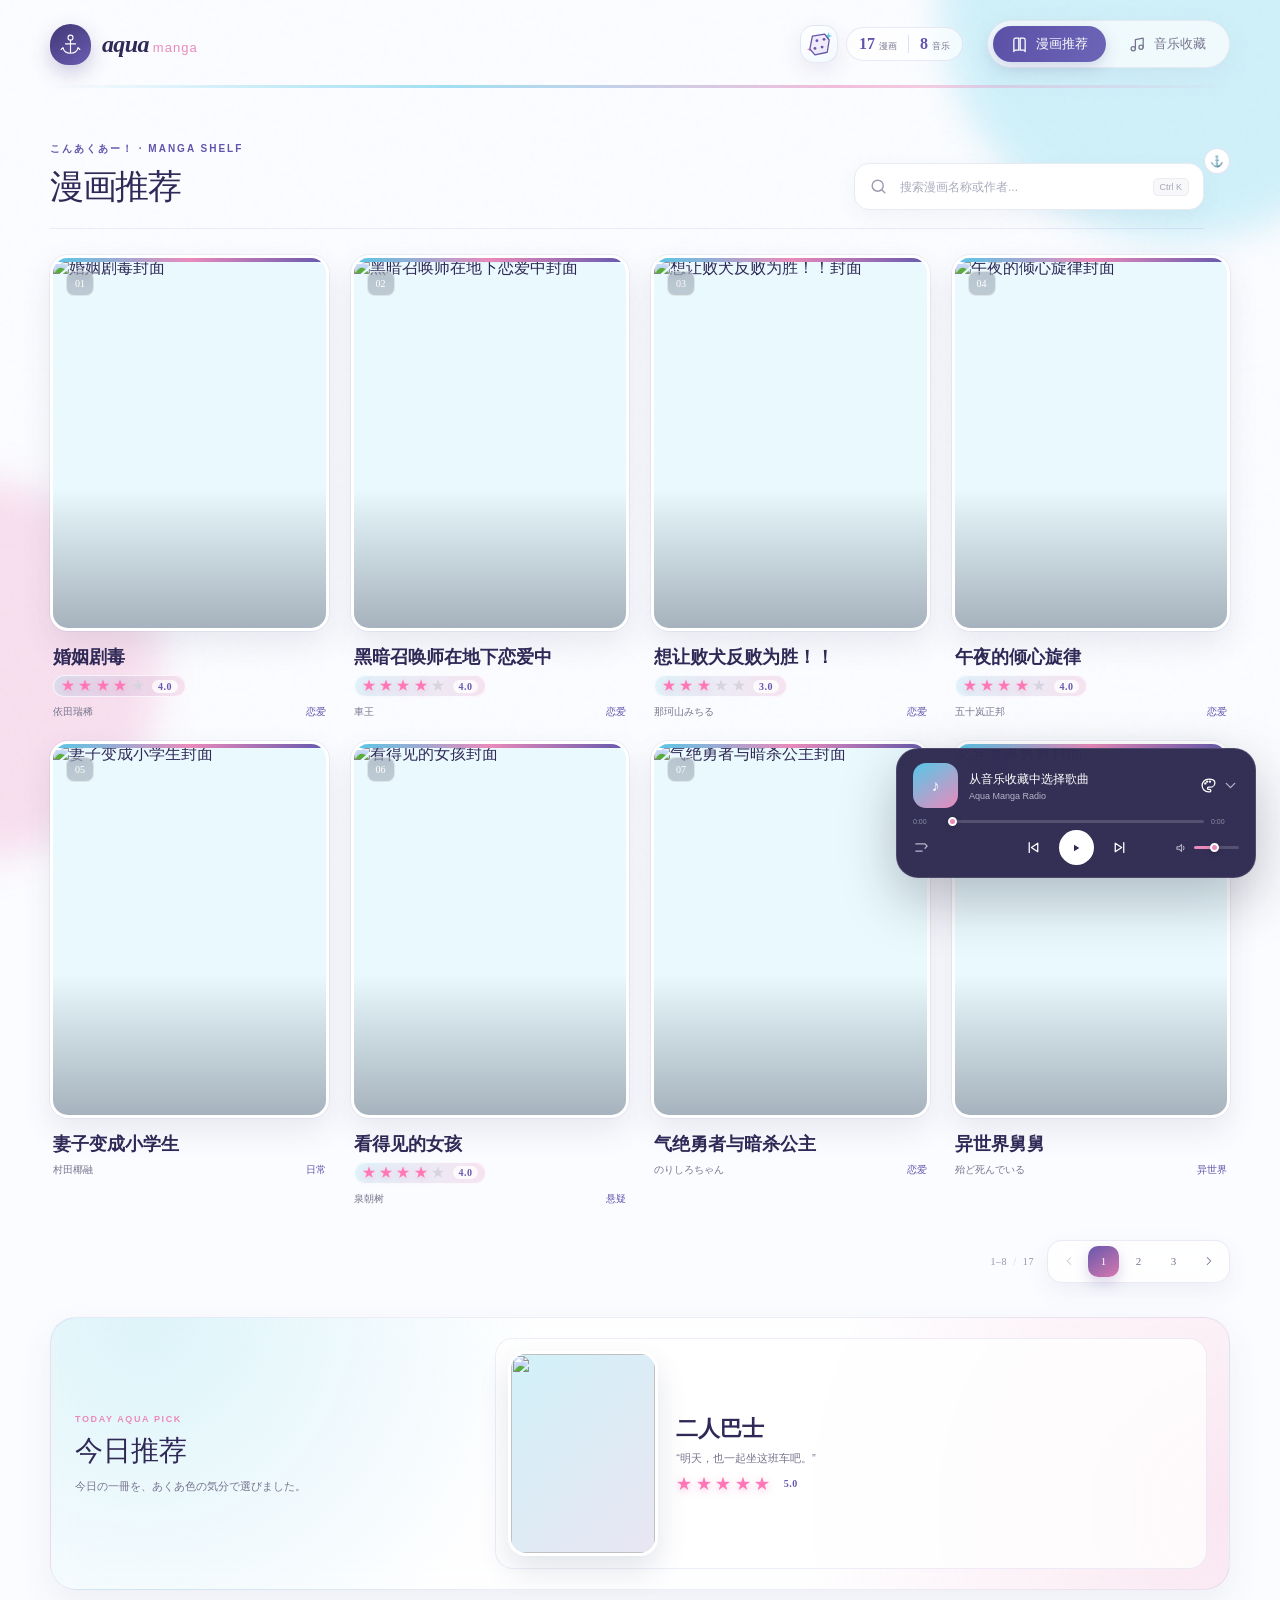
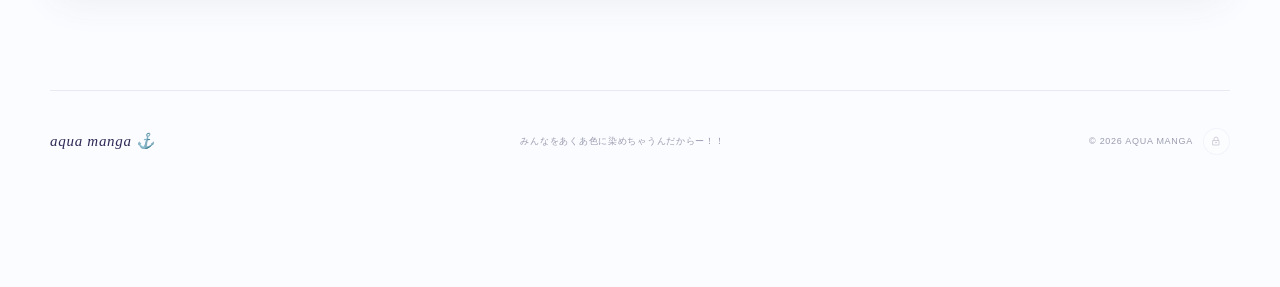
==== commit f8357606: "Add files via upload" ====
--- a/index.html
+++ b/index.html
@@ -91,7 +91,6 @@
           </label>
         </div>
 
-        <div class="featured-manga" id="featuredManga" hidden></div>
         <div class="manga-grid" id="mangaGrid"></div>
         <div class="empty-state" id="mangaEmpty" hidden>
           <span>水</span>
@@ -99,6 +98,7 @@
           <p>换个关键词试试，或添加一本新的收藏。</p>
         </div>
         <nav class="manga-pagination" id="mangaPagination" aria-label="漫画分页" hidden></nav>
+        <div class="featured-manga" id="featuredManga" hidden></div>
       </section>
 
       <section class="content-shell" id="musicView" hidden>
--- a/styles.css
+++ b/styles.css
@@ -863,45 +863,14 @@
   gap: 22px;
 }
 
-:is(#mangaView.has-featured, #mangaView:has(.featured-manga:not([hidden]))) {
-  display: grid;
-  grid-template-columns: minmax(260px, 315px) minmax(0, 1fr);
-  gap: 28px;
-  align-items: start;
-}
-
-#mangaView.has-featured .section-heading,
-#mangaView:has(.featured-manga:not([hidden])) .section-heading {
-  grid-column: 2;
-  grid-row: 1;
+.featured-manga {
+  display: grid;
+  grid-template-columns: minmax(190px, 0.72fr) minmax(0, 1.28fr);
+  align-items: center;
+  gap: 22px;
   width: 100%;
-}
-
-#mangaView.has-featured .manga-grid,
-#mangaView.has-featured .empty-state,
-#mangaView.has-featured .manga-pagination,
-#mangaView:has(.featured-manga:not([hidden])) .manga-grid,
-#mangaView:has(.featured-manga:not([hidden])) .empty-state,
-#mangaView:has(.featured-manga:not([hidden])) .manga-pagination {
-  grid-column: 2;
-}
-
-#mangaView.has-featured .manga-grid,
-#mangaView:has(.featured-manga:not([hidden])) .manga-grid {
-  grid-template-columns: repeat(3, 1fr);
-}
-
-.featured-manga {
-  display: grid;
-  grid-template-columns: 1fr;
-  align-items: start;
-  gap: 14px;
-  grid-column: 1;
-  grid-row: 1 / span 4;
-  position: sticky;
-  top: 104px;
-  margin: 0;
-  padding: 18px;
+  margin: 34px 0 0;
+  padding: 20px 22px;
   border: 1px solid rgba(98, 84, 173, 0.1);
   border-radius: 26px;
   background:
@@ -920,7 +889,7 @@
   min-height: 0;
   display: flex;
   flex-direction: column;
-  justify-content: flex-start;
+  justify-content: center;
   padding: 3px 2px 0;
 }
 
@@ -935,7 +904,7 @@
 .featured-copy h3 {
   margin: 0 0 7px;
   font-family: Georgia, "STSong", "Songti SC", serif;
-  font-size: 27px;
+  font-size: 28px;
   font-weight: 500;
 }
 
@@ -955,9 +924,9 @@
 .featured-card {
   min-width: 0;
   display: grid;
-  grid-template-columns: 1fr;
-  align-items: start;
-  gap: 13px;
+  grid-template-columns: 150px minmax(0, 1fr);
+  align-items: center;
+  gap: 18px;
   padding: 12px;
   color: inherit;
   text-align: left;
@@ -976,7 +945,7 @@
 
 .featured-thumb {
   width: 100%;
-  height: 340px;
+  height: 205px;
   position: relative;
   overflow: hidden;
   border: 3px solid white;
@@ -1004,18 +973,19 @@
   display: block;
   overflow: hidden;
   text-overflow: ellipsis;
-  white-space: nowrap;
 }
 
 .featured-card-copy strong {
   margin-bottom: 6px;
   font-family: Georgia, "STSong", "Songti SC", serif;
-  font-size: 18px;
+  font-size: 22px;
+  line-height: 1.35;
 }
 
 .featured-card-copy small {
   color: var(--muted);
-  font-size: 9px;
+  font-size: 11px;
+  line-height: 1.7;
 }
 
 .rating-stars {
@@ -2947,19 +2917,10 @@
     grid-template-columns: repeat(3, 1fr);
   }
 
-  :is(#mangaView.has-featured, #mangaView:has(.featured-manga:not([hidden]))) {
-    display: block;
-  }
-
-  #mangaView.has-featured .manga-grid,
-  #mangaView:has(.featured-manga:not([hidden])) .manga-grid {
-    grid-template-columns: repeat(3, 1fr);
-  }
-
   .featured-manga {
-    grid-template-columns: 1fr;
-    position: static;
-    margin: 8px 0 26px;
+    grid-template-columns: minmax(170px, 0.7fr) minmax(0, 1.3fr);
+    width: 100%;
+    margin: 28px 0 0;
   }
 
   .featured-list {
@@ -2967,7 +2928,7 @@
   }
 
   .featured-thumb {
-    height: 260px;
+    height: 190px;
   }
 
   .player {
@@ -3063,8 +3024,16 @@
     grid-template-columns: 1fr;
   }
 
+  .featured-manga {
+    grid-template-columns: 1fr;
+  }
+
+  .featured-card {
+    grid-template-columns: 120px minmax(0, 1fr);
+  }
+
   .featured-thumb {
-    height: 220px;
+    height: 165px;
   }
 
   .favorite-scene {
